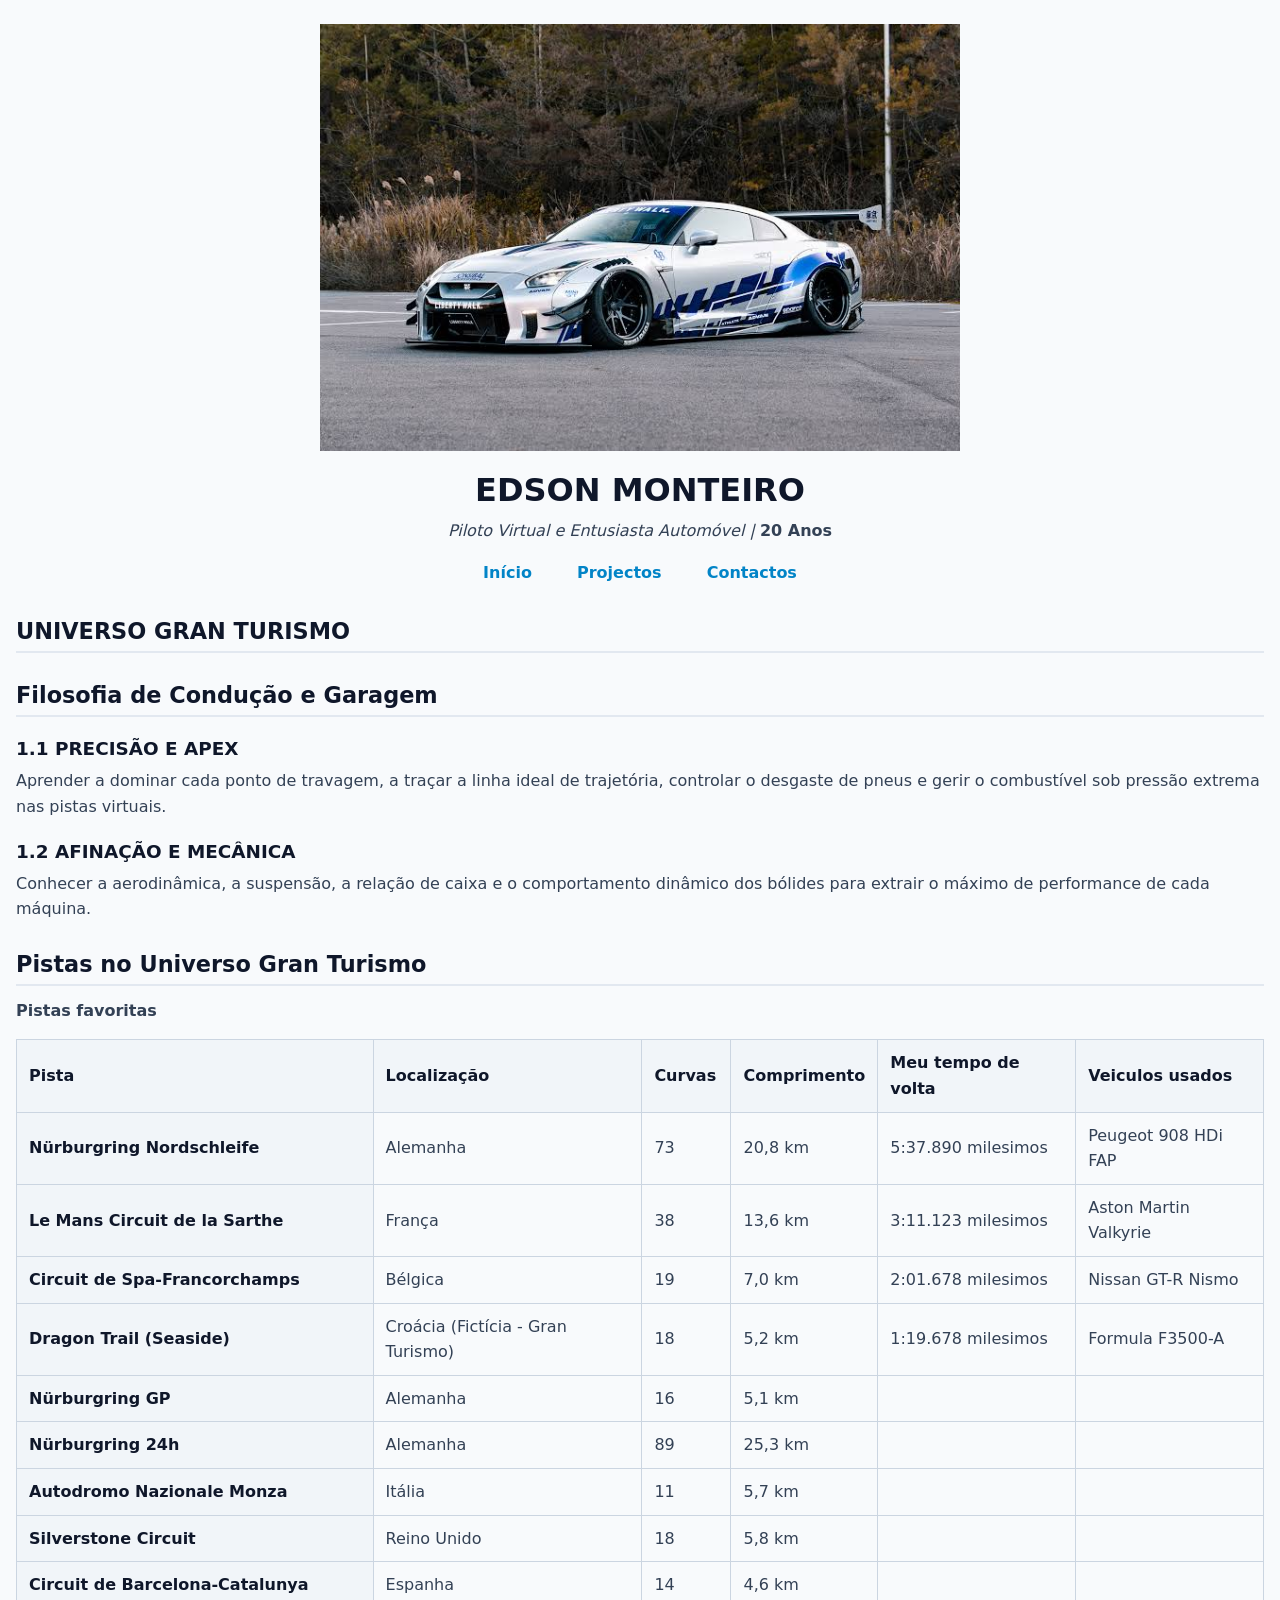
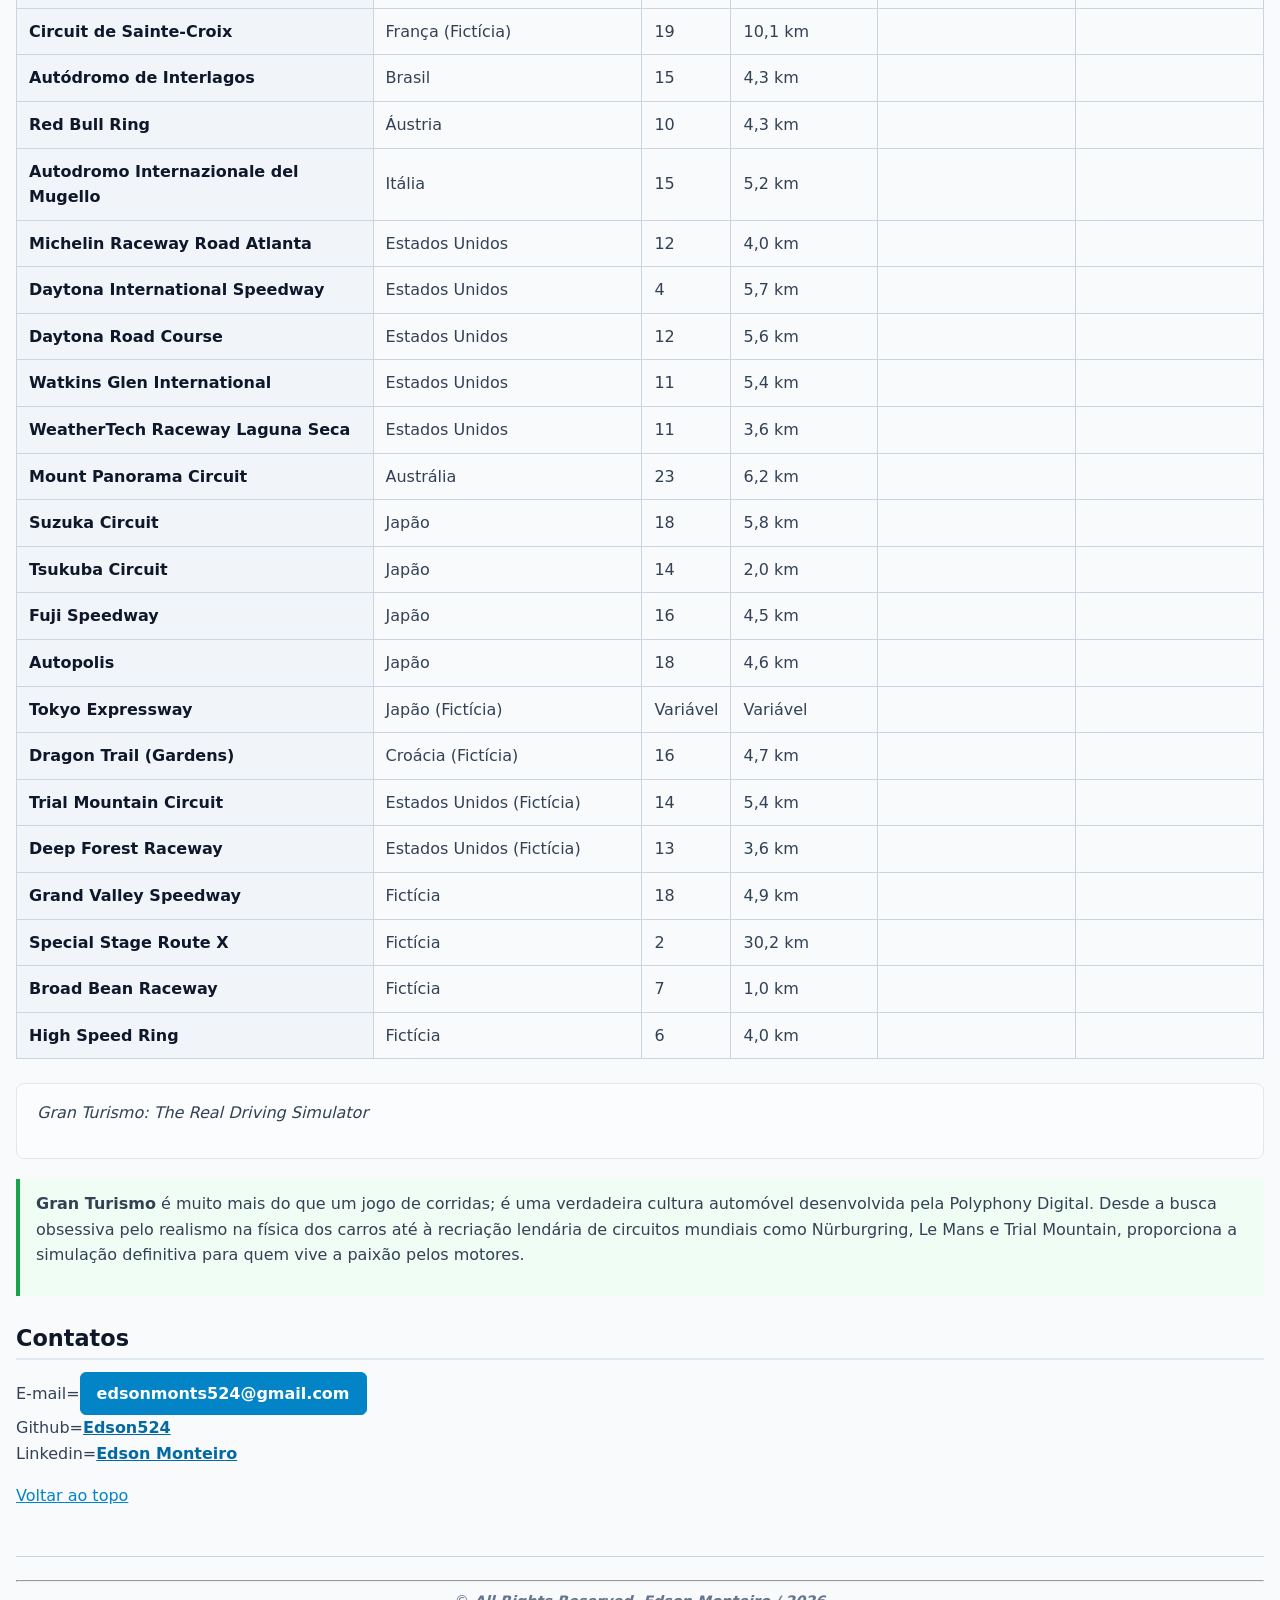
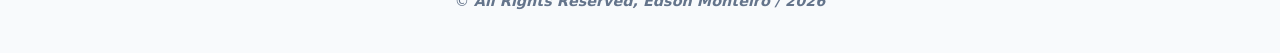
==== index.html @ c432f15b "metade" ====
<!DOCTYPE html>
<html lang="pt-PT">
    <head>
        <meta charset="UTF-8">
        <meta
            name="description"
            content="Portefolio pessoal de Edson Monteiro, piloto virtual e entusiasta automóvel. Descubra os projectos, contactos e a paixão pelo universo Gran Turismo.">
        <meta name="author" content="Edson Monteiro">
        <meta name="keywords" content="Edson Monteiro, Portefolio, Piloto Virtual, Entusiasta Automóvel, Gran Turismo, Projectos, Contactos">
        <link rel="stylesheet" href="CSS/style.css">
        <title>Edson Monteiro | Gran Turismo</title> 
        <link rel="icon" type="image/svg+xml" href="img/favicon.svg">
    </head>

    <body>
<!-- Cabeçalho do site -->
        <header id="topo">
            <img
                src="img/gtr_35.jpg"
                alt="GTR-35"
                width="640"
                height="430" 
            />
<!-- Sobre Min -->
            <h1>EDSON MONTEIRO</h1>
            <p><i>Piloto Virtual e Entusiasta Automóvel | </i><strong>20 Anos</strong></p>
            <nav>
                <ul>
                    <li><a href="index.html">Início</a></li>
                    <li><a href="projetos.html">Projectos</a></li>
                    <li><a href="contatos.html">Contactos</a></li>
                </ul>
            </nav>
        </header>

<!-- Corpo principal do site -->
        <main>
            <section>
                <h2>UNIVERSO GRAN TURISMO</h2>
                
                <h2>Filosofia de Condução e Garagem</h2>
                    <h3>1.1 PRECISÃO E APEX</h3>
                        <p>
                            Aprender a dominar cada ponto de travagem, a traçar a linha ideal de trajetória, controlar o desgaste de pneus e gerir o combustível sob pressão extrema nas pistas virtuais.
                        </p>
                    <h3>1.2 AFINAÇÃO E MECÂNICA</h3>
                        <p>
                            Conhecer a aerodinâmica, a suspensão, a relação de caixa e o comportamento dinâmico dos bólides para extrair o máximo de performance de cada máquina.
                        </p>
            </section>
            <section>
                <h2>Pistas no Universo Gran Turismo</h2>
                <caption><strong>Pistas favoritas</strong></caption>
                <table>
                    <thead>
                        <tr>
                            <th scope="col">Pista</th>
                            <th scope="col">Localização</th>
                            <th scope="col">Curvas</th>
                            <th scope="col">Comprimento</th>
                            <th scope="col">Meu tempo de volta</th>
                            <th scope="col">Veiculos usados</th>
                        </tr>
                    </thead>
                    <tbody>
                        <tr>
                            <th scope="row">Nürburgring Nordschleife</th>
                            <td>Alemanha</td>
                            <td>73</td>
                            <td>20,8 km</td>
                            <td>5:37.890 milesimos</td>
                            <td>Peugeot 908 HDi FAP</td>
                        </tr>
                        <tr>
                            <th scope="row">Le Mans Circuit de la Sarthe</th>
                            <td>França</td>
                            <td>38</td>
                            <td>13,6 km</td>
                            <td>3:11.123 milesimos</td>
                            <td>Aston Martin Valkyrie</td>
                        </tr>
                        <tr>
                            <th scope="row">Circuit de Spa-Francorchamps</th>
                            <td>Bélgica</td>
                            <td>19</td>
                            <td>7,0 km</td>
                            <td>2:01.678 milesimos</td>
                            <td>Nissan GT-R Nismo</td>
                        </tr>
                        <tr>
                            <th scope="row">Dragon Trail (Seaside)</th>
                            <td>Croácia (Fictícia - Gran Turismo)</td>
                            <td>18</td>
                            <td>5,2 km</td>
                            <td>1:19.678 milesimos</td>
                            <td>Formula F3500-A</td>
                        </tr>
                        <tr>
                            <th scope="row">Nürburgring GP</th>
                            <td>Alemanha</td>
                            <td>16</td>
                            <td>5,1 km</td>
                            <td></td>
                            <td></td>
                        </tr>
                        <tr>
                            <th scope="row">Nürburgring 24h</th>
                            <td>Alemanha</td>
                            <td>89</td>
                            <td>25,3 km</td>
                            <td></td>
                            <td></td>
                        </tr>
                        <tr>
                            <th scope="row">Autodromo Nazionale Monza</th>
                            <td>Itália</td>
                            <td>11</td>
                            <td>5,7 km</td>
                            <td></td>
                            <td></td>
                        </tr>
                        <tr>
                            <th scope="row">Silverstone Circuit</th>
                            <td>Reino Unido</td>
                            <td>18</td>
                            <td>5,8 km</td>
                            <td></td>
                            <td></td>
                        </tr>
                        <tr>
                            <th scope="row">Circuit de Barcelona-Catalunya</th>
                            <td>Espanha</td>
                            <td>14</td>
                            <td>4,6 km</td>
                            <td></td>
                            <td></td>
                        </tr>
                        <tr>
                            <th scope="row">Circuit de Sainte-Croix</th>
                            <td>França (Fictícia)</td>
                            <td>19</td>
                            <td>10,1 km</td>
                            <td></td>
                            <td></td>
                        </tr>
                        <tr>
                            <th scope="row">Autódromo de Interlagos</th>
                            <td>Brasil</td>
                            <td>15</td>
                            <td>4,3 km</td>
                            <td></td>
                            <td></td>
                        </tr>
                        <tr>
                            <th scope="row">Red Bull Ring</th>
                            <td>Áustria</td>
                            <td>10</td>
                            <td>4,3 km</td>
                            <td></td>
                            <td></td>
                        </tr>
                        <tr>
                            <th scope="row">Autodromo Internazionale del Mugello</th>
                            <td>Itália</td>
                            <td>15</td>
                            <td>5,2 km</td>
                            <td></td>
                            <td></td>
                        </tr>
                        <tr>
                            <th scope="row">Michelin Raceway Road Atlanta</th>
                            <td>Estados Unidos</td>
                            <td>12</td>
                            <td>4,0 km</td>
                            <td></td>
                            <td></td>
                        </tr>
                        <tr>
                            <th scope="row">Daytona International Speedway</th>
                            <td>Estados Unidos</td>
                            <td>4</td>
                            <td>5,7 km</td>
                            <td></td>
                            <td></td>
                        </tr>
                        <tr>
                            <th scope="row">Daytona Road Course</th>
                            <td>Estados Unidos</td>
                            <td>12</td>
                            <td>5,6 km</td>
                            <td></td>
                            <td></td>
                        </tr>
                        <tr>
                            <th scope="row">Watkins Glen International</th>
                            <td>Estados Unidos</td>
                            <td>11</td>
                            <td>5,4 km</td>
                            <td></td>
                            <td></td>
                        </tr>
                        <tr>
                            <th scope="row">WeatherTech Raceway Laguna Seca</th>
                            <td>Estados Unidos</td>
                            <td>11</td>
                            <td>3,6 km</td>
                            <td></td>
                            <td></td>
                        </tr>
                        <tr>
                            <th scope="row">Mount Panorama Circuit</th>
                            <td>Austrália</td>
                            <td>23</td>
                            <td>6,2 km</td>
                            <td></td>
                            <td></td>
                        </tr>
                        <tr>
                            <th scope="row">Suzuka Circuit</th>
                            <td>Japão</td>
                            <td>18</td>
                            <td>5,8 km</td>
                            <td></td>
                            <td></td>
                        </tr>
                        <tr>
                            <th scope="row">Tsukuba Circuit</th>
                            <td>Japão</td>
                            <td>14</td>
                            <td>2,0 km</td>
                            <td></td>
                            <td></td>
                        </tr>
                        <tr>
                            <th scope="row">Fuji Speedway</th>
                            <td>Japão</td>
                            <td>16</td>
                            <td>4,5 km</td>
                            <td></td>
                            <td></td>
                        </tr>
                        <tr>
                            <th scope="row">Autopolis</th>
                            <td>Japão</td>
                            <td>18</td>
                            <td>4,6 km</td>
                            <td></td>
                            <td></td>
                        </tr>
                        <tr>
                            <th scope="row">Tokyo Expressway</th>
                            <td>Japão (Fictícia)</td>
                            <td>Variável</td>
                            <td>Variável</td>
                            <td></td>
                            <td></td>
                        </tr>
                        <tr>
                            <th scope="row">Dragon Trail (Gardens)</th>
                            <td>Croácia (Fictícia)</td>
                            <td>16</td>
                            <td>4,7 km</td>
                            <td></td>
                            <td></td>
                        </tr>
                        <tr>
                            <th scope="row">Trial Mountain Circuit</th>
                            <td>Estados Unidos (Fictícia)</td>
                            <td>14</td>
                            <td>5,4 km</td>
                            <td></td>
                            <td></td>
                        </tr>
                        <tr>
                            <th scope="row">Deep Forest Raceway</th>
                            <td>Estados Unidos (Fictícia)</td>
                            <td>13</td>
                            <td>3,6 km</td>
                            <td></td>
                            <td></td>
                        </tr>
                        <tr>
                            <th scope="row">Grand Valley Speedway</th>
                            <td>Fictícia</td>
                            <td>18</td>
                            <td>4,9 km</td>
                            <td></td>
                            <td></td>
                        </tr>
                        <tr>
                            <th scope="row">Special Stage Route X</th>
                            <td>Fictícia</td>
                            <td>2</td>
                            <td>30,2 km</td>
                            <td></td>
                            <td></td>
                        </tr>
                        <tr>
                            <th scope="row">Broad Bean Raceway</th>
                            <td>Fictícia</td>
                            <td>7</td>
                            <td>1,0 km</td>
                            <td></td>
                            <td></td>
                        </tr>
                        <tr>
                            <th scope="row">High Speed Ring</th>
                            <td>Fictícia</td>
                            <td>6</td>
                            <td>4,0 km</td>
                            <td></td>
                            <td></td>
                        </tr>
                    </tbody>
                </table>
            </section>

            <section>
                <article class="cartao">
                    <blockquote>
                        <p>Gran Turismo: The Real Driving Simulator</p>
                    </blockquote>
                </article>
                <aside class="curiosidade">
                    <p><strong>Gran Turismo</strong> é muito mais do que um jogo de corridas; é uma verdadeira cultura automóvel desenvolvida pela Polyphony Digital. Desde a busca obsessiva pelo realismo na física dos carros até à recriação lendária de circuitos mundiais como Nürburgring, Le Mans e Trial Mountain, proporciona a simulação definitiva para quem vive a paixão pelos motores.</p>
                </aside>
            </section>

<!-- Contatos -->
            <section>
                <h2>Contatos</h2>
                    <p>
                        E-mail=<a href="mailto:edsonmonts524@gmail.com" target="_blank" class="botao">edsonmonts524@gmail.com</a><br>
                        Github=<a href="https://github.com/Edson524" target="_blank" class="destaque">Edson524</a><br>
                        Linkedin=<a href="https://www.linkedin.com/in/edson-monteiro" target="_blank" class="destaque">Edson Monteiro</a><br>
                    </p>
            </section>
            <!--botao de voltar ao topo Voltar ao topo -->
            <a href="#topo">Voltar ao topo</a>
        </main>
<!-- Rodapé -->
        <footer>
            <hr/>
            <p>&copy; <i><strong>All Rights Reserved, Edson Monteiro / 2026</strong></i></p>
        </footer>
<!-- suuuuuuuuuuuuuuuuuuuuuuuuuuuuuuuuuuuuuuuuuuuuuu eu sou o melhor posso nao ser mas na minha cabessa sou o melhor --> 
    </body>
</html>
---- CSS/style.css ----
/* ==========================================================================
   Portefólio Pessoal —- Edson Monteiro
   Folha de Estilos Principal
   ========================================================================== */
body {
  font-family: system-ui, -apple-system, "Segoe UI", Roboto, sans-serif;
  line-height: 1.6;
  color: #334155;
  background-color: #f8fafc;
  margin: 0;
  padding: 24px 16px;
} 
h1 {
  font-size: 2rem;
  margin-top: 12px;
  margin-bottom: 8px;
}

h2 {
  font-size: 1.4rem;
  margin-top: 28px;
  margin-bottom: 12px;
  border-bottom: 2px solid #e2e8f0;
  padding-bottom: 6px;
}

h3 {
  font-size: 1.15rem;
  margin-top: 20px;
  margin-bottom: 8px;
}  
h1,
h2,
h3 {
  color: #0f172a;
  line-height: 1.25;
} 

p{
  margin-top: 0;
  margin-bottom: 16px;
}

a {
  color: #0284c7;
  text-decoration: underline;
}

img {
  max-width: 100%;
  height: auto;
}

header {
  text-align: center;
  margin-bottom: 32px;
}

footer {
  text-align: center;
  margin-top: 48px;
  padding-top: 16px;
  border-top: 1px solid #cbd5e1;
  color: #64748b;
  font-size: 0.9rem;
}
table {
  width: 100%;
  border-collapse: collapse;
  margin-top: 16px;
  margin-bottom: 24px;
}

th,
td {
  border: 1px solid #cbd5e1;
  padding: 10px 12px;
  text-align: left;
}

th {
  background-color: #f1f5f9;
  color: #0f172a;
}
/* --------------------------------------------------------------------------
   3. Seletores de Classe (Componentes Reutilizáveis)
   -------------------------------------------------------------------------- */
/* Cartões destacados (projetos e testemunhos), o . significa classes */
.cartao {
  background-color: #ffffff88;
  border: 1px solid #e2e8f0;
  border-radius: 8px;
  padding: 16px 20px;
  margin-bottom: 20px;
}
/* Caixas de curiosidade e notas informativas */
.curiosidade {
  background-color: #f0fdf4;
  border-left: 4px solid #16a34a;
  padding: 12px 16px;
  margin: 20px 0; /*Uma barra verde viva na lateral esquerda, que guia imediatamente o olhar do leitor.*/
}
/* Botões de ação */
.botao {
  display: inline-block;
  background-color: #0284c7;
  color: #ffffff;
  padding: 8px 16px;
  border: 1px solid #0284c7;
  border-radius: 6px;
  text-decoration: none;
  font-weight: 600;
  cursor: pointer;
}

.botao-secundario {
  background-color: #64748b;
  border-color: #64748b;
  color: #ffffff;
}

.destaque {
  font-weight: 600;
  color: #0369a1;
}
/* --------------------------------------------------------------------------
   4. Seletores de Identificador (Elementos Únicos)
   -------------------------------------------------------------------------- */

#formulario-contacto {
  background-color: #ffffff;
  border: 1px solid #cbd5e1;
  border-radius: 8px;
  padding: 24px;
  margin-top: 24px;
}
nav a {
  text-decoration: none;
  color: #0284c7;
  font-weight: 600;
  padding: 6px 12px;
}/*O que significa `nav a` com espaço?
- Significa: *"Procura qualquer elemento `<a>` que esteja **dentro** de um elemento `<nav>`"*.
- Todos os outros links fora da barra de navegação continuam normais, com o sublinhado habitual.*/
/* --------------------------------------------------------------------------
   2. Seletores Descendentes (Contexto)
   -------------------------------------------------------------------------- */

/* Menu de navegação */
nav ul {
  list-style: none;
  padding: 0;
  margin: 16px 0 0 0;
}

nav li {
  display: inline-block;
  margin: 0 8px;
}

nav a {
  text-decoration: none;
  color: #0284c7;
  font-weight: 600;
  padding: 6px 12px;
}
article blockquote {
  margin: 0 0 8px 0;
  font-style: italic;
  color: #334155;
}
a:hover
{
 color: red;
}
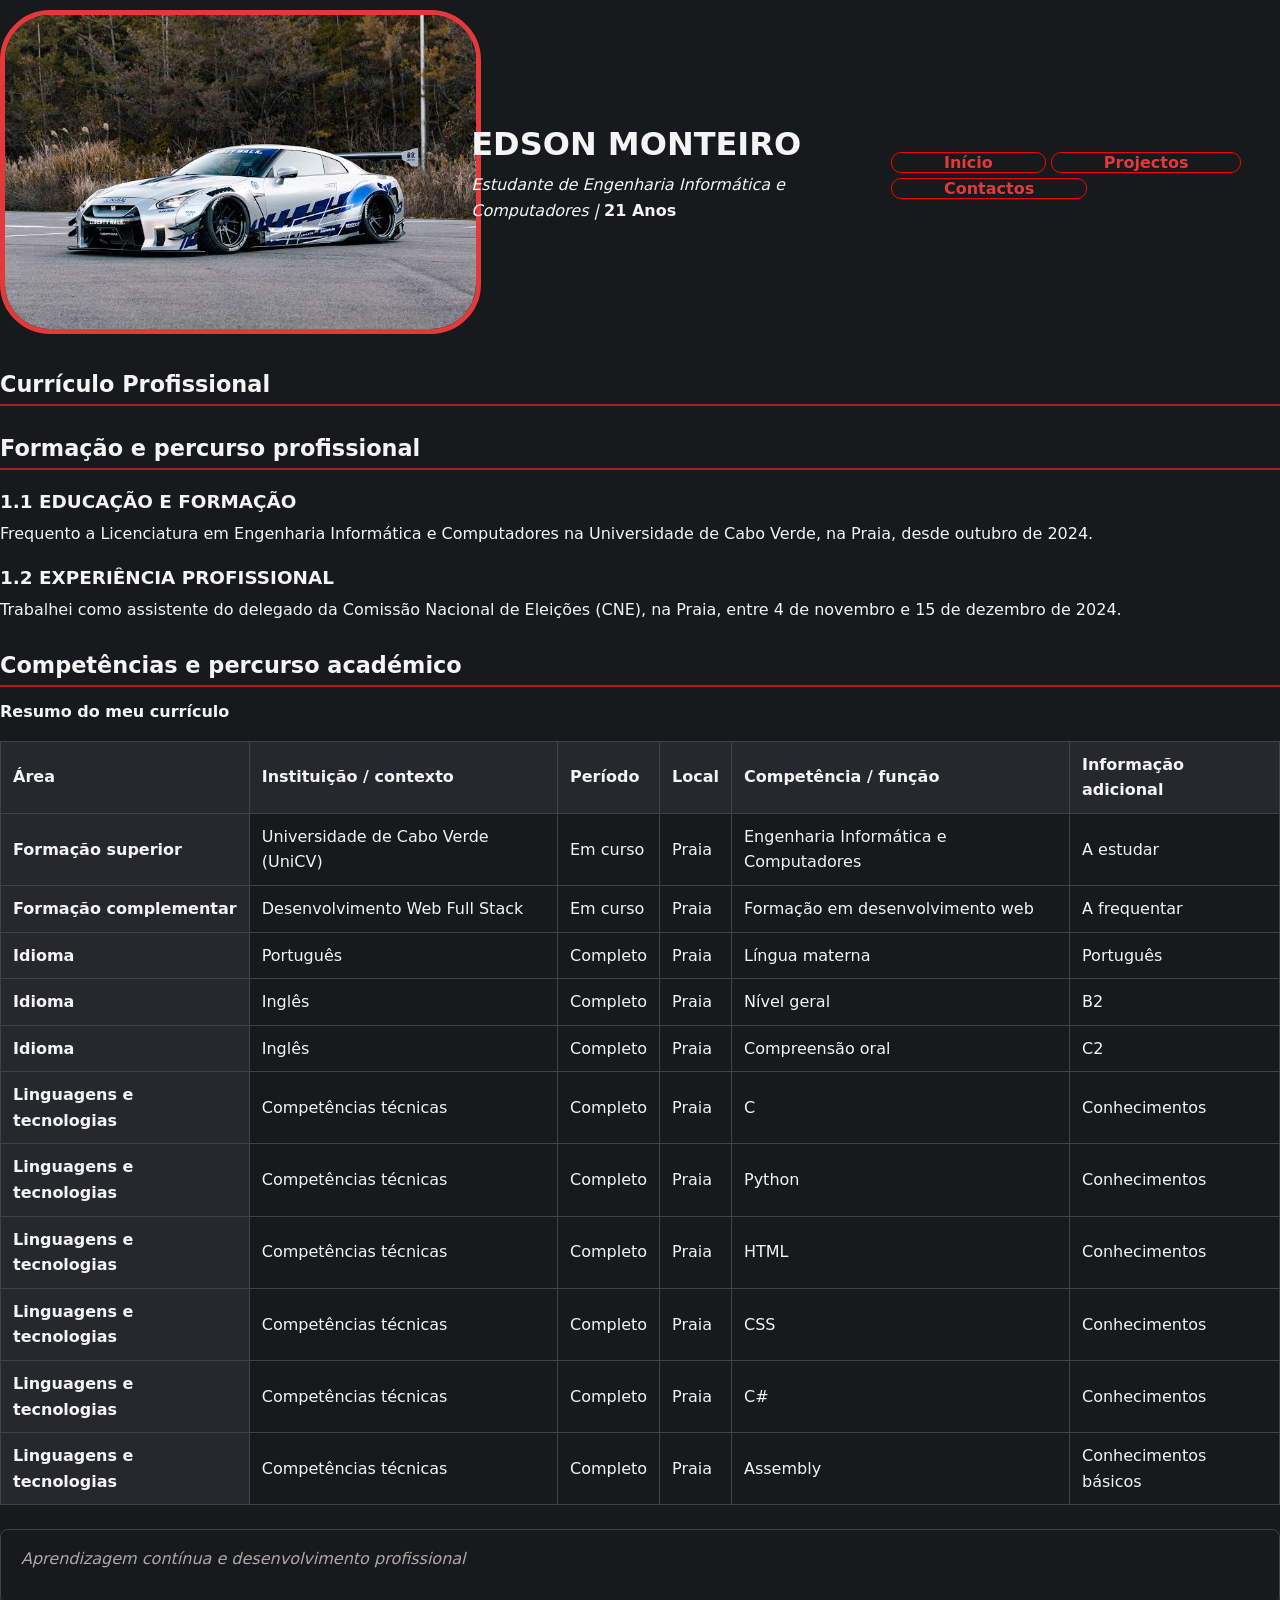
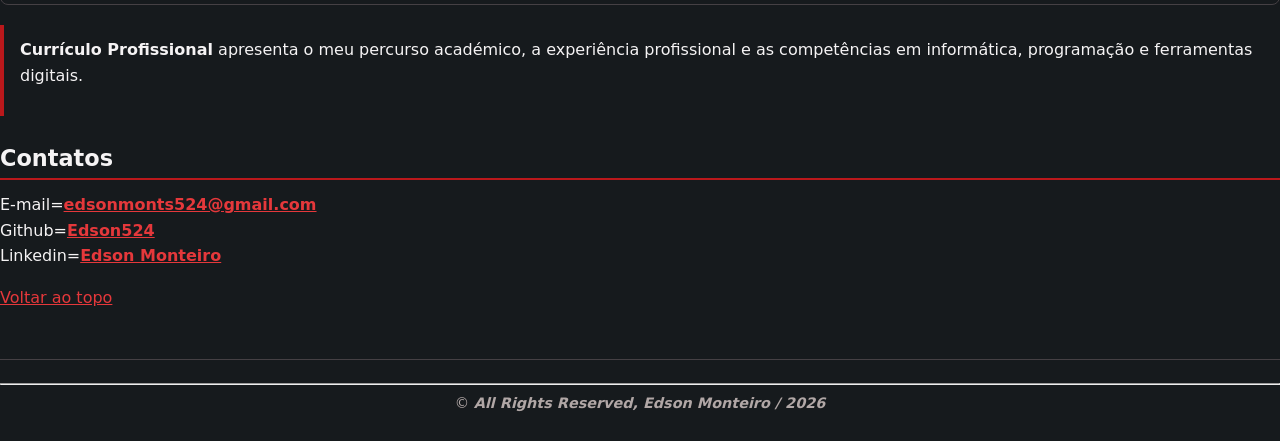
==== commit 541c0c39: "aula css 2 bom cuza hoje" ====
--- a/index.html
+++ b/index.html
@@ -1,348 +1,225 @@
-<!DOCTYPE html>
+<!doctype html>
 <html lang="pt-PT">
-    <head>
-        <meta charset="UTF-8">
-        <meta
-            name="description"
-            content="Portefolio pessoal de Edson Monteiro, piloto virtual e entusiasta automóvel. Descubra os projectos, contactos e a paixão pelo universo Gran Turismo.">
-        <meta name="author" content="Edson Monteiro">
-        <meta name="keywords" content="Edson Monteiro, Portefolio, Piloto Virtual, Entusiasta Automóvel, Gran Turismo, Projectos, Contactos">
-        <link rel="stylesheet" href="CSS/style.css">
-        <title>Edson Monteiro | Gran Turismo</title> 
-        <link rel="icon" type="image/svg+xml" href="img/favicon.svg">
-    </head>
-
-    <body>
-<!-- Cabeçalho do site -->
-        <header id="topo">
-            <img
-                src="img/gtr_35.jpg"
-                alt="GTR-35"
-                width="640"
-                height="430" 
-            />
-<!-- Sobre Min -->
-            <h1>EDSON MONTEIRO</h1>
-            <p><i>Piloto Virtual e Entusiasta Automóvel | </i><strong>20 Anos</strong></p>
-            <nav>
-                <ul>
-                    <li><a href="index.html">Início</a></li>
-                    <li><a href="projetos.html">Projectos</a></li>
-                    <li><a href="contatos.html">Contactos</a></li>
-                </ul>
-            </nav>
-        </header>
-
-<!-- Corpo principal do site -->
-        <main>
-            <section>
-                <h2>UNIVERSO GRAN TURISMO</h2>
-                
-                <h2>Filosofia de Condução e Garagem</h2>
-                    <h3>1.1 PRECISÃO E APEX</h3>
-                        <p>
-                            Aprender a dominar cada ponto de travagem, a traçar a linha ideal de trajetória, controlar o desgaste de pneus e gerir o combustível sob pressão extrema nas pistas virtuais.
-                        </p>
-                    <h3>1.2 AFINAÇÃO E MECÂNICA</h3>
-                        <p>
-                            Conhecer a aerodinâmica, a suspensão, a relação de caixa e o comportamento dinâmico dos bólides para extrair o máximo de performance de cada máquina.
-                        </p>
-            </section>
-            <section>
-                <h2>Pistas no Universo Gran Turismo</h2>
-                <caption><strong>Pistas favoritas</strong></caption>
-                <table>
-                    <thead>
-                        <tr>
-                            <th scope="col">Pista</th>
-                            <th scope="col">Localização</th>
-                            <th scope="col">Curvas</th>
-                            <th scope="col">Comprimento</th>
-                            <th scope="col">Meu tempo de volta</th>
-                            <th scope="col">Veiculos usados</th>
-                        </tr>
-                    </thead>
-                    <tbody>
-                        <tr>
-                            <th scope="row">Nürburgring Nordschleife</th>
-                            <td>Alemanha</td>
-                            <td>73</td>
-                            <td>20,8 km</td>
-                            <td>5:37.890 milesimos</td>
-                            <td>Peugeot 908 HDi FAP</td>
-                        </tr>
-                        <tr>
-                            <th scope="row">Le Mans Circuit de la Sarthe</th>
-                            <td>França</td>
-                            <td>38</td>
-                            <td>13,6 km</td>
-                            <td>3:11.123 milesimos</td>
-                            <td>Aston Martin Valkyrie</td>
-                        </tr>
-                        <tr>
-                            <th scope="row">Circuit de Spa-Francorchamps</th>
-                            <td>Bélgica</td>
-                            <td>19</td>
-                            <td>7,0 km</td>
-                            <td>2:01.678 milesimos</td>
-                            <td>Nissan GT-R Nismo</td>
-                        </tr>
-                        <tr>
-                            <th scope="row">Dragon Trail (Seaside)</th>
-                            <td>Croácia (Fictícia - Gran Turismo)</td>
-                            <td>18</td>
-                            <td>5,2 km</td>
-                            <td>1:19.678 milesimos</td>
-                            <td>Formula F3500-A</td>
-                        </tr>
-                        <tr>
-                            <th scope="row">Nürburgring GP</th>
-                            <td>Alemanha</td>
-                            <td>16</td>
-                            <td>5,1 km</td>
-                            <td></td>
-                            <td></td>
-                        </tr>
-                        <tr>
-                            <th scope="row">Nürburgring 24h</th>
-                            <td>Alemanha</td>
-                            <td>89</td>
-                            <td>25,3 km</td>
-                            <td></td>
-                            <td></td>
-                        </tr>
-                        <tr>
-                            <th scope="row">Autodromo Nazionale Monza</th>
-                            <td>Itália</td>
-                            <td>11</td>
-                            <td>5,7 km</td>
-                            <td></td>
-                            <td></td>
-                        </tr>
-                        <tr>
-                            <th scope="row">Silverstone Circuit</th>
-                            <td>Reino Unido</td>
-                            <td>18</td>
-                            <td>5,8 km</td>
-                            <td></td>
-                            <td></td>
-                        </tr>
-                        <tr>
-                            <th scope="row">Circuit de Barcelona-Catalunya</th>
-                            <td>Espanha</td>
-                            <td>14</td>
-                            <td>4,6 km</td>
-                            <td></td>
-                            <td></td>
-                        </tr>
-                        <tr>
-                            <th scope="row">Circuit de Sainte-Croix</th>
-                            <td>França (Fictícia)</td>
-                            <td>19</td>
-                            <td>10,1 km</td>
-                            <td></td>
-                            <td></td>
-                        </tr>
-                        <tr>
-                            <th scope="row">Autódromo de Interlagos</th>
-                            <td>Brasil</td>
-                            <td>15</td>
-                            <td>4,3 km</td>
-                            <td></td>
-                            <td></td>
-                        </tr>
-                        <tr>
-                            <th scope="row">Red Bull Ring</th>
-                            <td>Áustria</td>
-                            <td>10</td>
-                            <td>4,3 km</td>
-                            <td></td>
-                            <td></td>
-                        </tr>
-                        <tr>
-                            <th scope="row">Autodromo Internazionale del Mugello</th>
-                            <td>Itália</td>
-                            <td>15</td>
-                            <td>5,2 km</td>
-                            <td></td>
-                            <td></td>
-                        </tr>
-                        <tr>
-                            <th scope="row">Michelin Raceway Road Atlanta</th>
-                            <td>Estados Unidos</td>
-                            <td>12</td>
-                            <td>4,0 km</td>
-                            <td></td>
-                            <td></td>
-                        </tr>
-                        <tr>
-                            <th scope="row">Daytona International Speedway</th>
-                            <td>Estados Unidos</td>
-                            <td>4</td>
-                            <td>5,7 km</td>
-                            <td></td>
-                            <td></td>
-                        </tr>
-                        <tr>
-                            <th scope="row">Daytona Road Course</th>
-                            <td>Estados Unidos</td>
-                            <td>12</td>
-                            <td>5,6 km</td>
-                            <td></td>
-                            <td></td>
-                        </tr>
-                        <tr>
-                            <th scope="row">Watkins Glen International</th>
-                            <td>Estados Unidos</td>
-                            <td>11</td>
-                            <td>5,4 km</td>
-                            <td></td>
-                            <td></td>
-                        </tr>
-                        <tr>
-                            <th scope="row">WeatherTech Raceway Laguna Seca</th>
-                            <td>Estados Unidos</td>
-                            <td>11</td>
-                            <td>3,6 km</td>
-                            <td></td>
-                            <td></td>
-                        </tr>
-                        <tr>
-                            <th scope="row">Mount Panorama Circuit</th>
-                            <td>Austrália</td>
-                            <td>23</td>
-                            <td>6,2 km</td>
-                            <td></td>
-                            <td></td>
-                        </tr>
-                        <tr>
-                            <th scope="row">Suzuka Circuit</th>
-                            <td>Japão</td>
-                            <td>18</td>
-                            <td>5,8 km</td>
-                            <td></td>
-                            <td></td>
-                        </tr>
-                        <tr>
-                            <th scope="row">Tsukuba Circuit</th>
-                            <td>Japão</td>
-                            <td>14</td>
-                            <td>2,0 km</td>
-                            <td></td>
-                            <td></td>
-                        </tr>
-                        <tr>
-                            <th scope="row">Fuji Speedway</th>
-                            <td>Japão</td>
-                            <td>16</td>
-                            <td>4,5 km</td>
-                            <td></td>
-                            <td></td>
-                        </tr>
-                        <tr>
-                            <th scope="row">Autopolis</th>
-                            <td>Japão</td>
-                            <td>18</td>
-                            <td>4,6 km</td>
-                            <td></td>
-                            <td></td>
-                        </tr>
-                        <tr>
-                            <th scope="row">Tokyo Expressway</th>
-                            <td>Japão (Fictícia)</td>
-                            <td>Variável</td>
-                            <td>Variável</td>
-                            <td></td>
-                            <td></td>
-                        </tr>
-                        <tr>
-                            <th scope="row">Dragon Trail (Gardens)</th>
-                            <td>Croácia (Fictícia)</td>
-                            <td>16</td>
-                            <td>4,7 km</td>
-                            <td></td>
-                            <td></td>
-                        </tr>
-                        <tr>
-                            <th scope="row">Trial Mountain Circuit</th>
-                            <td>Estados Unidos (Fictícia)</td>
-                            <td>14</td>
-                            <td>5,4 km</td>
-                            <td></td>
-                            <td></td>
-                        </tr>
-                        <tr>
-                            <th scope="row">Deep Forest Raceway</th>
-                            <td>Estados Unidos (Fictícia)</td>
-                            <td>13</td>
-                            <td>3,6 km</td>
-                            <td></td>
-                            <td></td>
-                        </tr>
-                        <tr>
-                            <th scope="row">Grand Valley Speedway</th>
-                            <td>Fictícia</td>
-                            <td>18</td>
-                            <td>4,9 km</td>
-                            <td></td>
-                            <td></td>
-                        </tr>
-                        <tr>
-                            <th scope="row">Special Stage Route X</th>
-                            <td>Fictícia</td>
-                            <td>2</td>
-                            <td>30,2 km</td>
-                            <td></td>
-                            <td></td>
-                        </tr>
-                        <tr>
-                            <th scope="row">Broad Bean Raceway</th>
-                            <td>Fictícia</td>
-                            <td>7</td>
-                            <td>1,0 km</td>
-                            <td></td>
-                            <td></td>
-                        </tr>
-                        <tr>
-                            <th scope="row">High Speed Ring</th>
-                            <td>Fictícia</td>
-                            <td>6</td>
-                            <td>4,0 km</td>
-                            <td></td>
-                            <td></td>
-                        </tr>
-                    </tbody>
-                </table>
-            </section>
-
-            <section>
-                <article class="cartao">
-                    <blockquote>
-                        <p>Gran Turismo: The Real Driving Simulator</p>
-                    </blockquote>
-                </article>
-                <aside class="curiosidade">
-                    <p><strong>Gran Turismo</strong> é muito mais do que um jogo de corridas; é uma verdadeira cultura automóvel desenvolvida pela Polyphony Digital. Desde a busca obsessiva pelo realismo na física dos carros até à recriação lendária de circuitos mundiais como Nürburgring, Le Mans e Trial Mountain, proporciona a simulação definitiva para quem vive a paixão pelos motores.</p>
-                </aside>
-            </section>
-
-<!-- Contatos -->
-            <section>
-                <h2>Contatos</h2>
-                    <p>
-                        E-mail=<a href="mailto:edsonmonts524@gmail.com" target="_blank" class="botao">edsonmonts524@gmail.com</a><br>
-                        Github=<a href="https://github.com/Edson524" target="_blank" class="destaque">Edson524</a><br>
-                        Linkedin=<a href="https://www.linkedin.com/in/edson-monteiro" target="_blank" class="destaque">Edson Monteiro</a><br>
-                    </p>
-            </section>
-            <!--botao de voltar ao topo Voltar ao topo -->
-            <a href="#topo">Voltar ao topo</a>
-        </main>
-<!-- Rodapé -->
-        <footer>
-            <hr/>
-            <p>&copy; <i><strong>All Rights Reserved, Edson Monteiro / 2026</strong></i></p>
-        </footer>
-<!-- suuuuuuuuuuuuuuuuuuuuuuuuuuuuuuuuuuuuuuuuuuuuuu eu sou o melhor posso nao ser mas na minha cabessa sou o melhor --> 
-    </body>
-</html>+  <head>
+    <meta charset="UTF-8" />
+    <meta
+      name="description"
+      content="Portefolio pessoal de Edson Monteiro, estudante de Engenharia Informática e Computadores. Descubra os projectos, contactos e a paixão pelo universo Currículo Profissional."
+    />
+    <meta name="author" content="Edson Monteiro" />
+    <meta
+      name="keywords"
+      content="Edson Monteiro, Portefolio, Engenharia Informática, Programação, Currículo Profissional, Projectos, Contactos"
+    />
+    <link rel="stylesheet" href="CSS/style.css" />
+    <title>Edson Monteiro | Currículo Profissional</title>
+    <link rel="icon" type="image/svg+xml" href="img/favicon.svg" />
+  </head>
+
+  <body>
+    <!-- Cabeçalho do site -->
+    <header id="topo">
+      <div class="imagen">
+        <img
+          src="img/gtr_35.jpg"
+          alt="Imagem de apresentação"
+          width="640"
+          height="430"
+        />
+      </div>
+      <!-- Sobre Min -->
+      <div class="titulos">
+        <h1>EDSON MONTEIRO</h1>
+        <p>
+          <i>Estudante de Engenharia Informática e Computadores | </i
+          ><strong>21 Anos</strong>
+        </p>
+      </div>
+      <nav class="linkmain">
+        <ul>
+          <li><a href="index.html">Início</a></li>
+          <li><a href="projetos.html">Projectos</a></li>
+          <li><a href="contatos.html">Contactos</a></li>
+        </ul>
+      </nav>
+    </header>
+
+    <!-- Corpo principal do site -->
+    <main>
+      <section>
+        <h2>Currículo Profissional</h2>
+
+        <h2>Formação e percurso profissional</h2>
+        <h3>1.1 EDUCAÇÃO E FORMAÇÃO</h3>
+        <p>
+          Frequento a Licenciatura em Engenharia Informática e Computadores na
+          Universidade de Cabo Verde, na Praia, desde outubro de 2024.
+        </p>
+        <h3>1.2 EXPERIÊNCIA PROFISSIONAL</h3>
+        <p>
+          Trabalhei como assistente do delegado da Comissão Nacional de Eleições
+          (CNE), na Praia, entre 4 de novembro e 15 de dezembro de 2024.
+        </p>
+      </section>
+      <section>
+        <h2>Competências e percurso académico</h2>
+        <caption>
+          <strong>Resumo do meu currículo</strong>
+        </caption>
+        <table>
+          <thead>
+            <tr>
+              <th scope="col">Área</th>
+              <th scope="col">Instituição / contexto</th>
+              <th scope="col">Período</th>
+              <th scope="col">Local</th>
+              <th scope="col">Competência / função</th>
+              <th scope="col">Informação adicional</th>
+            </tr>
+          </thead>
+          <tbody>
+            <tr>
+              <th scope="row">Formação superior</th>
+              <td>Universidade de Cabo Verde (UniCV)</td>
+              <td>Em curso</td>
+              <td>Praia</td>
+              <td>Engenharia Informática e Computadores</td>
+              <td>A estudar</td>
+            </tr>
+            <tr>
+              <th scope="row">Formação complementar</th>
+              <td>Desenvolvimento Web Full Stack</td>
+              <td>Em curso</td>
+              <td>Praia</td>
+              <td>Formação em desenvolvimento web</td>
+              <td>A frequentar</td>
+            </tr>
+            <tr>
+              <th scope="row">Idioma</th>
+              <td>Português</td>
+              <td>Completo</td>
+              <td>Praia</td>
+              <td>Língua materna</td>
+              <td>Português</td>
+            </tr>
+            <tr>
+              <th scope="row">Idioma</th>
+              <td>Inglês</td>
+              <td>Completo</td>
+              <td>Praia</td>
+              <td>Nível geral</td>
+              <td>B2</td>
+            </tr>
+            <tr>
+              <th scope="row">Idioma</th>
+              <td>Inglês</td>
+              <td>Completo</td>
+              <td>Praia</td>
+              <td>Compreensão oral</td>
+              <td>C2</td>
+            </tr>
+            <tr>
+              <th scope="row">Linguagens e tecnologias</th>
+              <td>Competências técnicas</td>
+              <td>Completo</td>
+              <td>Praia</td>
+              <td>C</td>
+              <td>Conhecimentos</td>
+            </tr>
+            <tr>
+              <th scope="row">Linguagens e tecnologias</th>
+              <td>Competências técnicas</td>
+              <td>Completo</td>
+              <td>Praia</td>
+              <td>Python</td>
+              <td>Conhecimentos</td>
+            </tr>
+            <tr>
+              <th scope="row">Linguagens e tecnologias</th>
+              <td>Competências técnicas</td>
+              <td>Completo</td>
+              <td>Praia</td>
+              <td>HTML</td>
+              <td>Conhecimentos</td>
+            </tr>
+            <tr>
+              <th scope="row">Linguagens e tecnologias</th>
+              <td>Competências técnicas</td>
+              <td>Completo</td>
+              <td>Praia</td>
+              <td>CSS</td>
+              <td>Conhecimentos</td>
+            </tr>
+            <tr>
+              <th scope="row">Linguagens e tecnologias</th>
+              <td>Competências técnicas</td>
+              <td>Completo</td>
+              <td>Praia</td>
+              <td>C#</td>
+              <td>Conhecimentos</td>
+            </tr>
+            <tr>
+              <th scope="row">Linguagens e tecnologias</th>
+              <td>Competências técnicas</td>
+              <td>Completo</td>
+              <td>Praia</td>
+              <td>Assembly</td>
+              <td>Conhecimentos básicos</td>
+            </tr>
+          </tbody>
+        </table>
+      </section>
+
+      <section>
+        <article class="cartao">
+          <blockquote>
+            <p>Aprendizagem contínua e desenvolvimento profissional</p>
+          </blockquote>
+        </article>
+        <aside class="curiosidade">
+          <p>
+            <strong>Currículo Profissional</strong> apresenta o meu percurso
+            académico, a experiência profissional e as competências em
+            informática, programação e ferramentas digitais.
+          </p>
+        </aside>
+      </section>
+
+      <!-- Contatos -->
+      <section>
+        <h2>Contatos</h2>
+        <p>
+          E-mail=<a
+            href="mailto:edsonmonts524@gmail.com"
+            target="_blank"
+            class="destaque"
+            >edsonmonts524@gmail.com</a
+          ><br />
+          Github=<a
+            href="https://github.com/Edson524"
+            target="_blank"
+            class="destaque"
+            >Edson524</a
+          ><br />
+          Linkedin=<a
+            href="https://www.linkedin.com/in/edson-monteiro"
+            target="_blank"
+            class="destaque"
+            >Edson Monteiro</a
+          ><br />
+        </p>
+      </section>
+      <!--botao de voltar ao topo Voltar ao topo -->
+      <a href="#topo">Voltar ao topo</a>
+    </main>
+    <!-- Rodapé -->
+    <footer>
+      <hr />
+      <p>
+        &copy;
+        <i><strong>All Rights Reserved, Edson Monteiro / 2026</strong></i>
+      </p>
+    </footer>
+    <!-- suuuuuuuuuuuuuuuuuuuuuuuuuuuuuuuuuuuuuuuuuuuuuu eu sou o melhor posso nao ser mas na minha cabessa sou o melhor -->
+  </body>
+</html>
--- a/CSS/style.css
+++ b/CSS/style.css
@@ -2,14 +2,40 @@
    Portefólio Pessoal —- Edson Monteiro
    Folha de Estilos Principal
    ========================================================================== */
+:root {
+  --onyx: #0b090a;
+  --carbon-black: #161a1d;
+  --dark-garnet: #660708;
+  --mahogany-red: #a4161a;
+  --mahogany-red-2: #ba181b;
+  --strawberry-red: #e5383b;
+  --silver: #b1a7a6;
+  --dust-grey: #454044;
+  --white-smoke: #f5f3f4;
+  --white: #ffffff;
+  --page-background: var(--carbon-black);
+  --surface: var(--carbon-black);
+  --raised-surface: #25292d;
+  --primary-text: var(--white-smoke);
+  --secondary-text: var(--silver);
+  --border-color: var(--dust-grey);
+  --link-color: var(--strawberry-red);
+  --link-hover-color: var(--white-smoke);
+}
+
 body {
-  font-family: system-ui, -apple-system, "Segoe UI", Roboto, sans-serif;
+  font-family:
+    system-ui,
+    -apple-system,
+    "Segoe UI",
+    Roboto,
+    sans-serif;
   line-height: 1.6;
-  color: #334155;
-  background-color: #f8fafc;
-  margin: 0;
-  padding: 24px 16px;
-} 
+  color: var(--primary-text);
+  background-color: var(--page-background);
+  margin: 0px;
+  padding: 10px 0px 10px 0px;
+}
 h1 {
   font-size: 2rem;
   margin-top: 12px;
@@ -20,7 +46,7 @@
   font-size: 1.4rem;
   margin-top: 28px;
   margin-bottom: 12px;
-  border-bottom: 2px solid #e2e8f0;
+  border-bottom: 2px solid var(--mahogany-red-2);
   padding-bottom: 6px;
 }
 
@@ -28,21 +54,21 @@
   font-size: 1.15rem;
   margin-top: 20px;
   margin-bottom: 8px;
-}  
+}
 h1,
 h2,
 h3 {
-  color: #0f172a;
+  color: var(--primary-text);
   line-height: 1.25;
-} 
-
-p{
+}
+
+p {
   margin-top: 0;
   margin-bottom: 16px;
 }
 
 a {
-  color: #0284c7;
+  color: var(--link-color);
   text-decoration: underline;
 }
 
@@ -52,16 +78,18 @@
 }
 
 header {
-  text-align: center;
-  margin-bottom: 32px;
+  display: flex;
+  width: 100%;
+  height: 10%;
+  justify-content: space-between;
 }
 
 footer {
   text-align: center;
   margin-top: 48px;
   padding-top: 16px;
-  border-top: 1px solid #cbd5e1;
-  color: #64748b;
+  border-top: 1px solid var(--border-color);
+  color: var(--secondary-text);
   font-size: 0.9rem;
 }
 table {
@@ -73,40 +101,40 @@
 
 th,
 td {
-  border: 1px solid #cbd5e1;
+  border: 1px solid var(--border-color);
   padding: 10px 12px;
   text-align: left;
 }
 
 th {
-  background-color: #f1f5f9;
-  color: #0f172a;
+  background-color: var(--raised-surface);
+  color: var(--primary-text);
 }
 /* --------------------------------------------------------------------------
    3. Seletores de Classe (Componentes Reutilizáveis)
    -------------------------------------------------------------------------- */
 /* Cartões destacados (projetos e testemunhos), o . significa classes */
 .cartao {
-  background-color: #ffffff88;
-  border: 1px solid #e2e8f0;
+  background-color: var(--surface);
+  border: 1px solid var(--border-color);
   border-radius: 8px;
   padding: 16px 20px;
   margin-bottom: 20px;
 }
 /* Caixas de curiosidade e notas informativas */
 .curiosidade {
-  background-color: #f0fdf4;
-  border-left: 4px solid #16a34a;
+  background-color: var(--surface);
+  border-left: 4px solid var(--mahogany-red-2);
   padding: 12px 16px;
-  margin: 20px 0; /*Uma barra verde viva na lateral esquerda, que guia imediatamente o olhar do leitor.*/
+  margin: 20px 0; /*A barra vermelha identifica visualmente a caixa informativa.*/
 }
 /* Botões de ação */
 .botao {
   display: inline-block;
-  background-color: #0284c7;
-  color: #ffffff;
+  background-color: var(--mahogany-red);
+  color: var(--white);
   padding: 8px 16px;
-  border: 1px solid #0284c7;
+  border: 1px solid var(--mahogany-red);
   border-radius: 6px;
   text-decoration: none;
   font-weight: 600;
@@ -114,32 +142,32 @@
 }
 
 .botao-secundario {
-  background-color: #64748b;
-  border-color: #64748b;
-  color: #ffffff;
+  background-color: var(--raised-surface);
+  border-color: var(--raised-surface);
+  color: var(--white);
 }
 
 .destaque {
   font-weight: 600;
-  color: #0369a1;
+  color: var(--strawberry-red);
 }
 /* --------------------------------------------------------------------------
    4. Seletores de Identificador (Elementos Únicos)
    -------------------------------------------------------------------------- */
 
 #formulario-contacto {
-  background-color: #ffffff;
-  border: 1px solid #cbd5e1;
+  background-color: var(--surface);
+  border: 1px solid var(--border-color);
   border-radius: 8px;
   padding: 24px;
   margin-top: 24px;
 }
 nav a {
   text-decoration: none;
-  color: #0284c7;
+  color: var(--link-color);
   font-weight: 600;
   padding: 6px 12px;
-}/*O que significa `nav a` com espaço?
+} /*O que significa `nav a` com espaço?
 - Significa: *"Procura qualquer elemento `<a>` que esteja **dentro** de um elemento `<nav>`"*.
 - Todos os outros links fora da barra de navegação continuam normais, com o sublinhado habitual.*/
 /* --------------------------------------------------------------------------
@@ -147,29 +175,47 @@
    -------------------------------------------------------------------------- */
 
 /* Menu de navegação */
-nav ul {
-  list-style: none;
+nav > { /* hora ki bh poi > seta maior e ta bai pa fidjo direto you mas se bh ca usa seta e ta panhal unde ki for basta e sta dente de kel tag pricipal ki bh sa usa */
   padding: 0;
   margin: 16px 0 0 0;
 }
 
-nav li {
-  display: inline-block;
-  margin: 0 8px;
-}
+.linkmain {
+  align-content:center;
+  align-items:center;
+}
+li {
+  display:inline;
+  list-style: none;
+  border: 1px solid red;
+  border-radius: 10px;
+  padding-left: 40px;
+  padding-right: 40px;
+  
+}
+img {
+  border-radius: 50px;
+  box-shadow: 5px solid #25292d;
+  border: 5px solid #e5383b;
+}
+
+.titulos{
+  align-content:center;
+  align-items:center;
+}
+
 
 nav a {
   text-decoration: none;
-  color: #0284c7;
+  color: var(--link-color);
   font-weight: 600;
   padding: 6px 12px;
 }
 article blockquote {
   margin: 0 0 8px 0;
   font-style: italic;
-  color: #334155;
-}
-a:hover
-{
- color: red;
-}
+  color: var(--secondary-text);
+}
+a:hover {
+  color: var(--link-hover-color);
+}
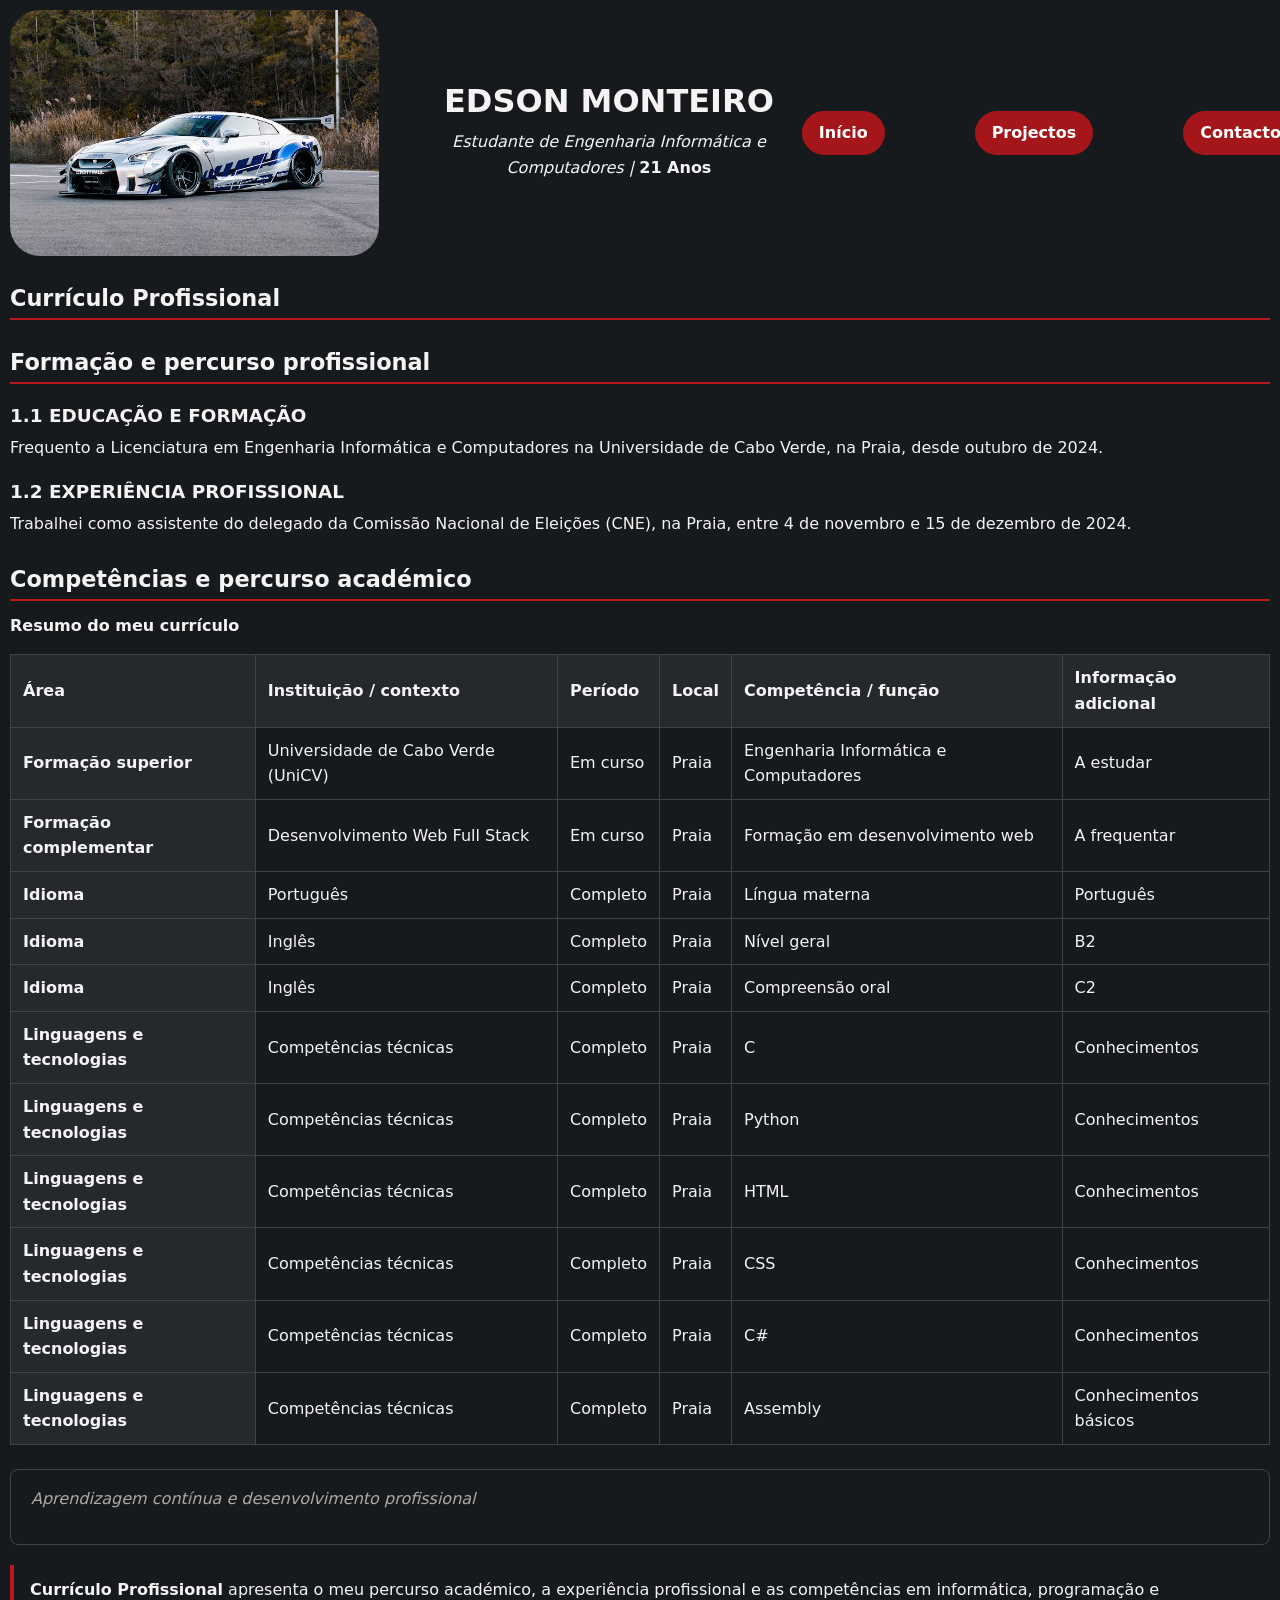
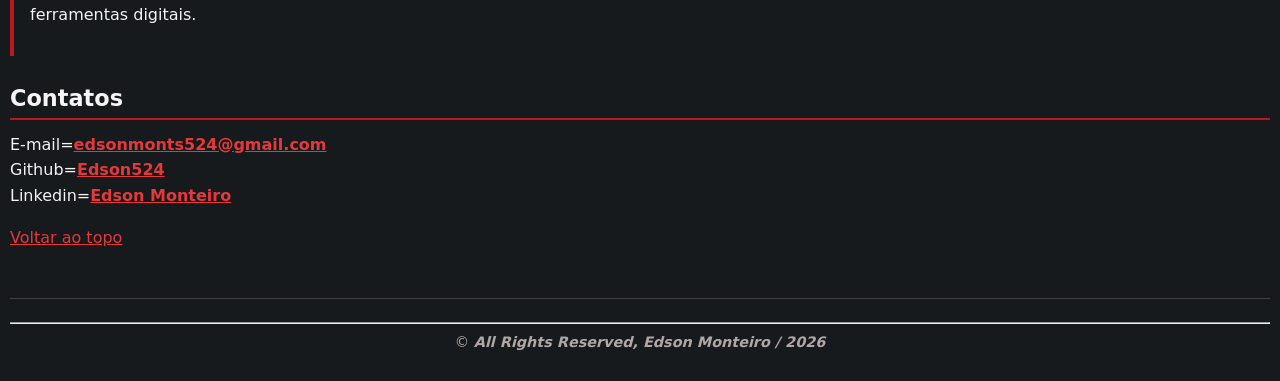
==== commit dfd2ec76: "treino de header com css em casa" ====
--- a/index.html
+++ b/index.html
@@ -23,8 +23,6 @@
         <img
           src="img/gtr_35.jpg"
           alt="Imagem de apresentação"
-          width="640"
-          height="430"
         />
       </div>
       <!-- Sobre Min -->
@@ -37,9 +35,9 @@
       </div>
       <nav class="linkmain">
         <ul>
-          <li><a href="index.html">Início</a></li>
-          <li><a href="projetos.html">Projectos</a></li>
-          <li><a href="contatos.html">Contactos</a></li>
+          <li><a href="index.html" class="botaoNav">Início</a></li>
+          <li><a href="projetos.html" class="botaoNav">Projectos</a></li>
+          <li><a href="contatos.html" class="botaoNav">Contactos</a></li>
         </ul>
       </nav>
     </header>
--- a/CSS/style.css
+++ b/CSS/style.css
@@ -34,10 +34,10 @@
   color: var(--primary-text);
   background-color: var(--page-background);
   margin: 0px;
-  padding: 10px 0px 10px 0px;
+  padding: 10px 10px 10px 10px;
 }
 h1 {
-  font-size: 2rem;
+  font-size: 2.4rem;
   margin-top: 12px;
   margin-bottom: 8px;
 }
@@ -71,6 +71,18 @@
   color: var(--link-color);
   text-decoration: underline;
 }
+.botaoNav {
+  display: inline-block;
+  background-color: var(--mahogany-red);
+  color: var(--white);
+  padding: 8px 16px;
+  border: 1px solid var(--mahogany-red);
+  border-radius: 25px;
+  text-decoration: none;
+  font-weight: 600;
+  cursor: pointer;
+}
+
 
 img {
   max-width: 100%;
@@ -79,10 +91,91 @@
 
 header {
   display: flex;
+  flex-direction: row;
+  flex-wrap: nowrap;
   width: 100%;
-  height: 10%;
-  justify-content: space-between;
-}
+  height: auto;
+  align-items: stretch;
+  gap: 15px;
+  box-sizing: border-box;
+}
+
+.imagen {
+  flex: 1 1 30%;
+  min-width: 0;
+}
+
+.imagen img {
+  display: block;
+  width: 100%;
+  height: auto;
+  border-radius: 30px;
+}
+
+.titulos {
+  flex: 1 1 35%;
+  min-width: 0;
+  display: flex;
+  flex-direction: column;
+  justify-content: center;
+  align-items: center;
+  text-align: center;
+  padding: 15px;
+  box-sizing: border-box;
+}
+
+.titulos h1 {
+  font-size: clamp(20px, 2.5vw, 38px);
+}
+
+.linkmain {
+  flex: 1 1 35%;
+  min-width: 0;
+  display: flex;
+  justify-content: center;
+  align-items: center;
+  padding: 15px;
+  box-sizing: border-box;
+}
+
+.linkmain ul {
+  display: flex;
+  flex-direction: row;
+  flex-wrap: nowrap;
+  justify-content: center;
+  align-items: center;
+  gap: 10px;
+  list-style: none;
+  padding: 0;
+  margin: 0;
+}
+
+.linkmain li {
+  flex-shrink: 0;
+}
+
+/* Ecrãs com largura até 1100px */
+@media (max-width: 800px) {
+  header {
+    flex-direction: column;
+  }
+
+  .imagen,
+  .titulos,
+  .linkmain {
+    width: 100%;
+    flex: none;
+  }
+
+  .imagen img {
+    height: auto;
+  }
+
+  .linkmain ul {
+    flex-direction: column;
+  }
+}
+
 
 footer {
   text-align: center;
@@ -140,7 +233,6 @@
   font-weight: 600;
   cursor: pointer;
 }
-
 .botao-secundario {
   background-color: var(--raised-surface);
   border-color: var(--raised-surface);
@@ -180,30 +272,13 @@
   margin: 16px 0 0 0;
 }
 
-.linkmain {
-  align-content:center;
-  align-items:center;
-}
 li {
   display:inline;
   list-style: none;
-  border: 1px solid red;
-  border-radius: 10px;
   padding-left: 40px;
   padding-right: 40px;
   
 }
-img {
-  border-radius: 50px;
-  box-shadow: 5px solid #25292d;
-  border: 5px solid #e5383b;
-}
-
-.titulos{
-  align-content:center;
-  align-items:center;
-}
-
 
 nav a {
   text-decoration: none;
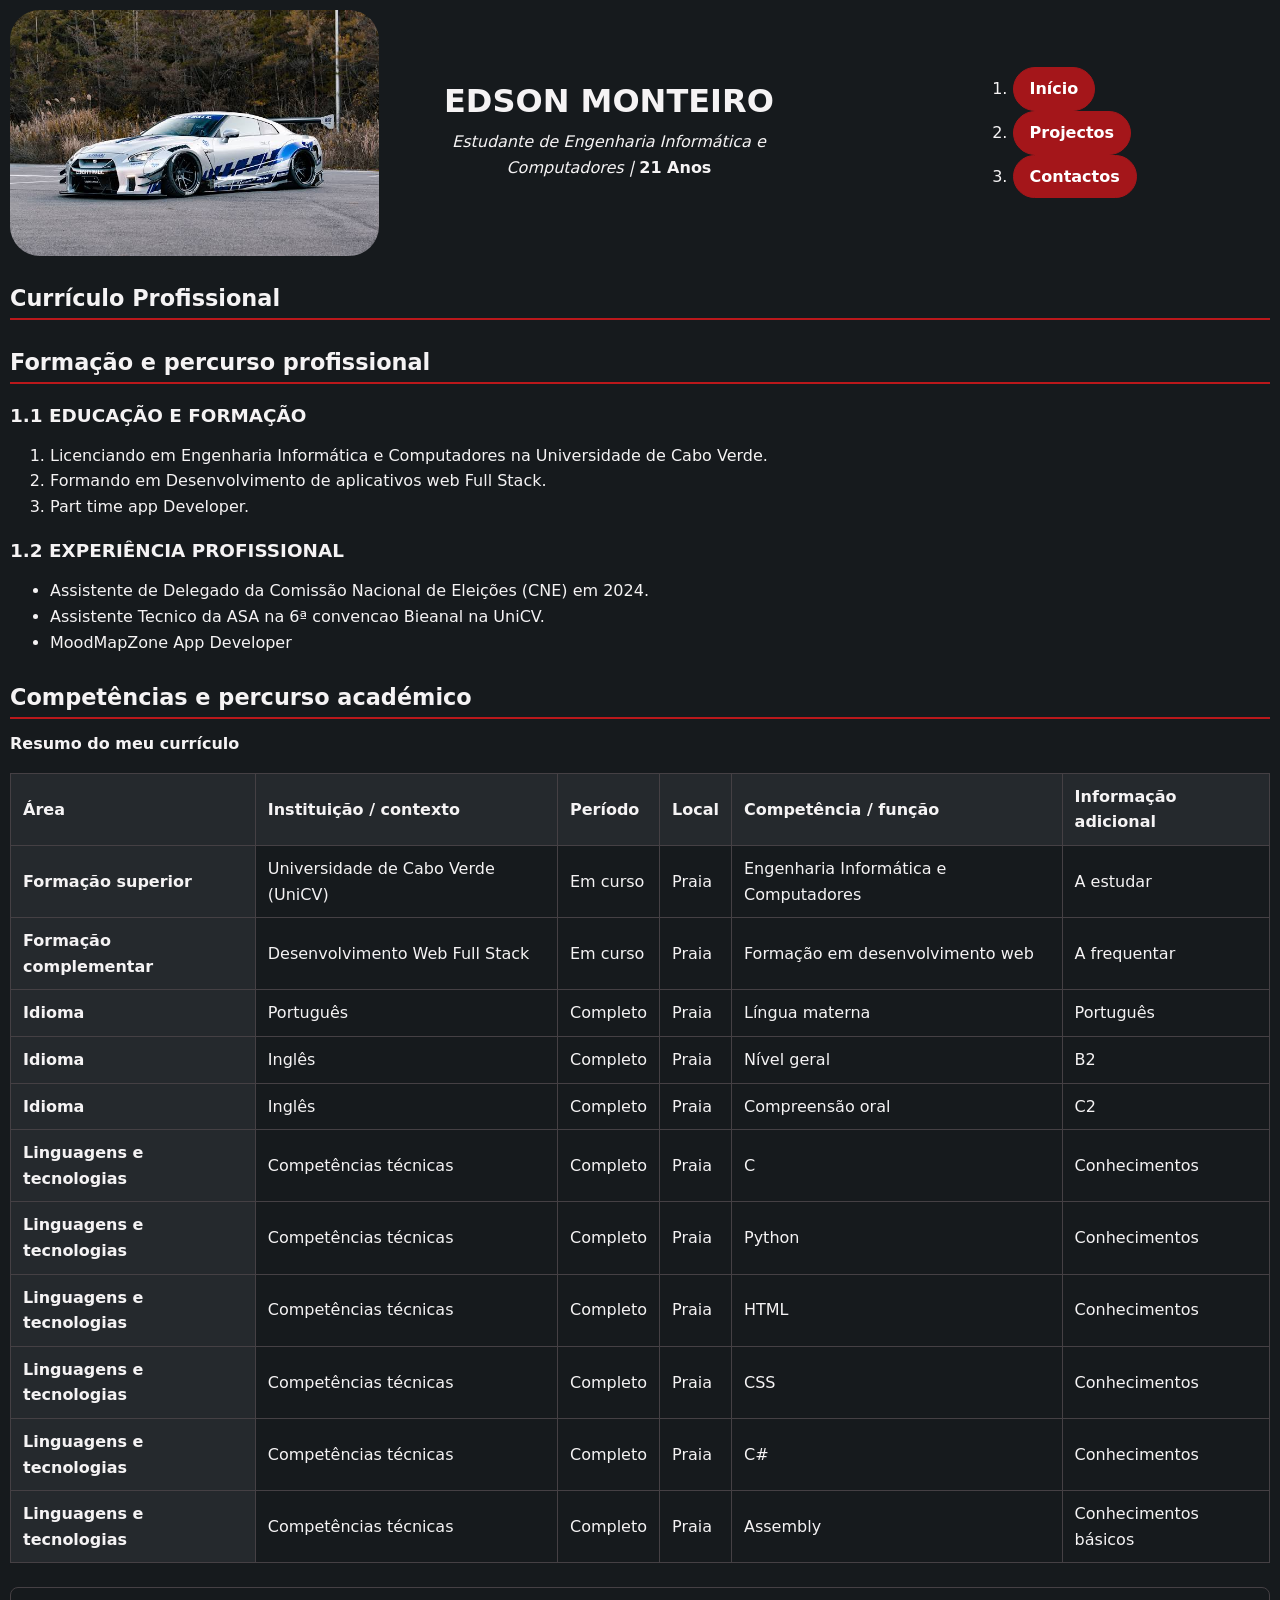
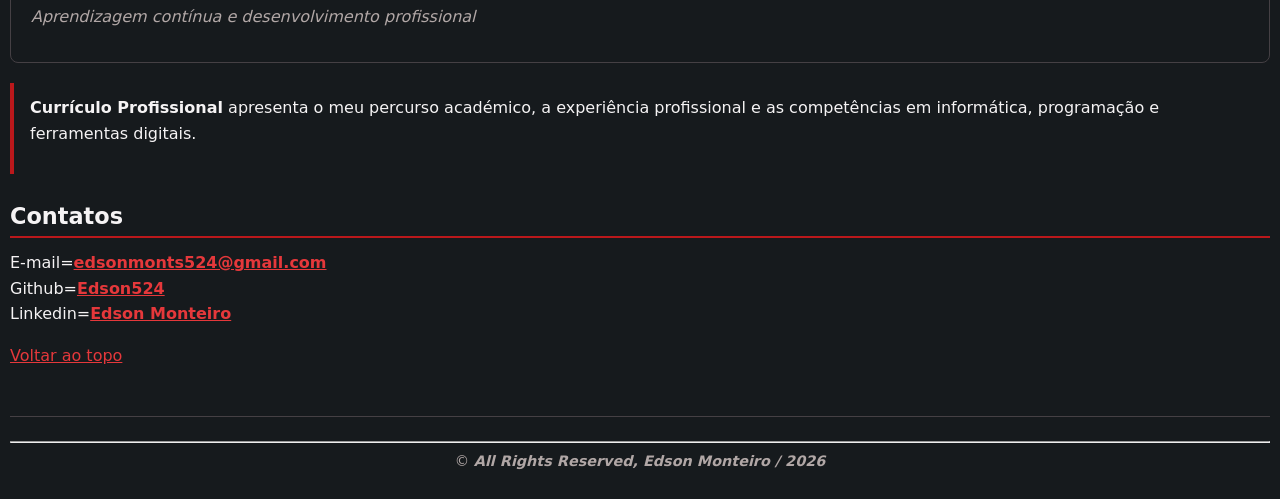
==== commit 4c85ebe1: "treino de header com css em casa 2" ====
--- a/index.html
+++ b/index.html
@@ -20,10 +20,7 @@
     <!-- Cabeçalho do site -->
     <header id="topo">
       <div class="imagen">
-        <img
-          src="img/gtr_35.jpg"
-          alt="Imagem de apresentação"
-        />
+        <img src="img/gtr_35.jpg" alt="Imagem de apresentação" />
       </div>
       <!-- Sobre Min -->
       <div class="titulos">
@@ -34,11 +31,11 @@
         </p>
       </div>
       <nav class="linkmain">
-        <ul>
+        <ol>
           <li><a href="index.html" class="botaoNav">Início</a></li>
           <li><a href="projetos.html" class="botaoNav">Projectos</a></li>
           <li><a href="contatos.html" class="botaoNav">Contactos</a></li>
-        </ul>
+        </ol>
       </nav>
     </header>
 
@@ -49,15 +46,26 @@
 
         <h2>Formação e percurso profissional</h2>
         <h3>1.1 EDUCAÇÃO E FORMAÇÃO</h3>
-        <p>
-          Frequento a Licenciatura em Engenharia Informática e Computadores na
-          Universidade de Cabo Verde, na Praia, desde outubro de 2024.
-        </p>
+        <div class="formacao">
+          <ol>
+            <li>
+              Licenciando em Engenharia Informática e Computadores na
+              Universidade de Cabo Verde.
+            </li>
+            <li>
+              Formando em Desenvolvimento de aplicativos web Full Stack.
+            </li>
+            <li>Part time app Developer.</li>
+          </ol>
+        </div>
         <h3>1.2 EXPERIÊNCIA PROFISSIONAL</h3>
-        <p>
-          Trabalhei como assistente do delegado da Comissão Nacional de Eleições
-          (CNE), na Praia, entre 4 de novembro e 15 de dezembro de 2024.
-        </p>
+        <div>
+          <ul>
+            <li>Assistente de Delegado da Comissão Nacional de Eleições (CNE) em 2024.</li>
+            <li>Assistente Tecnico da ASA na 6ª convencao Bieanal na UniCV.</li>
+            <li>MoodMapZone App Developer</li>
+          </ul>
+        </div>
       </section>
       <section>
         <h2>Competências e percurso académico</h2>
--- a/CSS/style.css
+++ b/CSS/style.css
@@ -267,18 +267,11 @@
    -------------------------------------------------------------------------- */
 
 /* Menu de navegação */
-nav > { /* hora ki bh poi > seta maior e ta bai pa fidjo direto you mas se bh ca usa seta e ta panhal unde ki for basta e sta dente de kel tag pricipal ki bh sa usa */
-  padding: 0;
+/* hora ki bh poi > seta maior e ta bai pa fidjo direto you mas se bh ca usa seta e ta panhal unde ki for basta e sta dente de kel tag pricipal ki bh sa usa */
+/*
+nav > {   padding: 0;
   margin: 16px 0 0 0;
-}
-
-li {
-  display:inline;
-  list-style: none;
-  padding-left: 40px;
-  padding-right: 40px;
-  
-}
+}*/
 
 nav a {
   text-decoration: none;
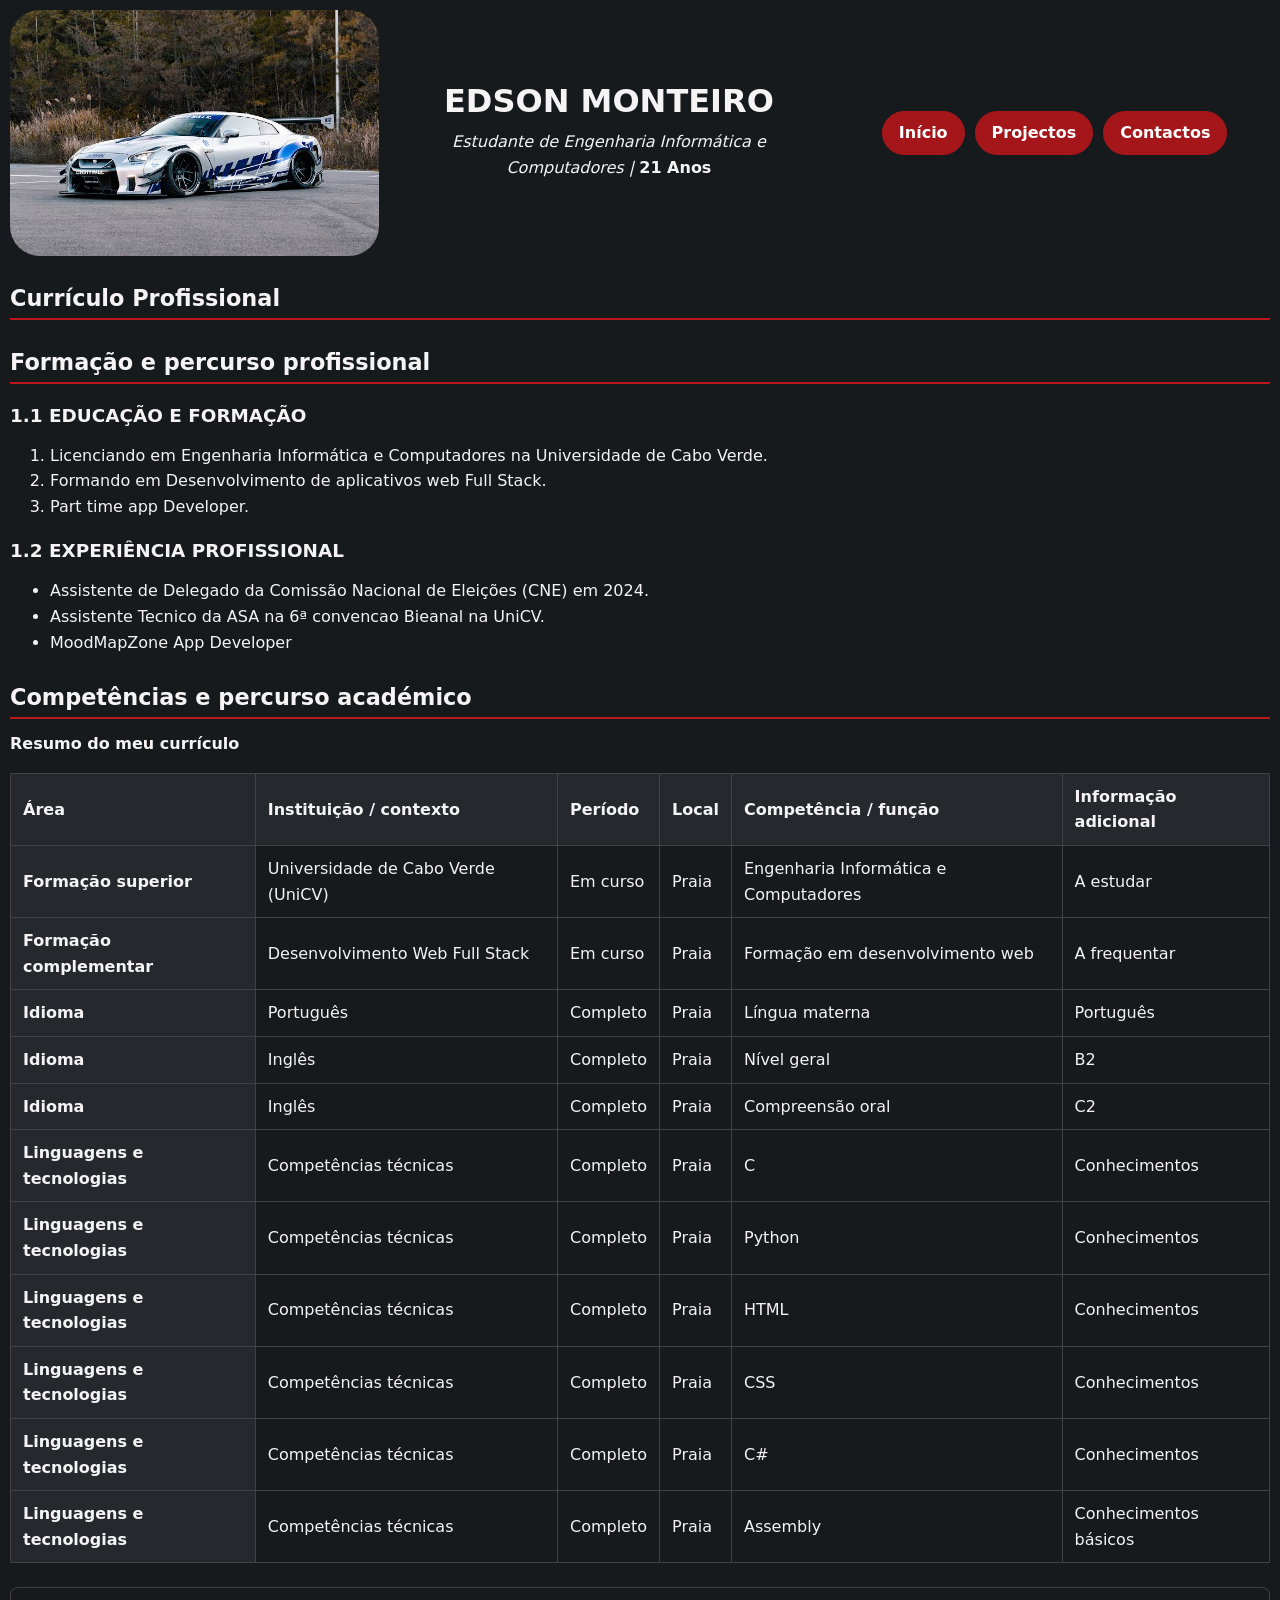
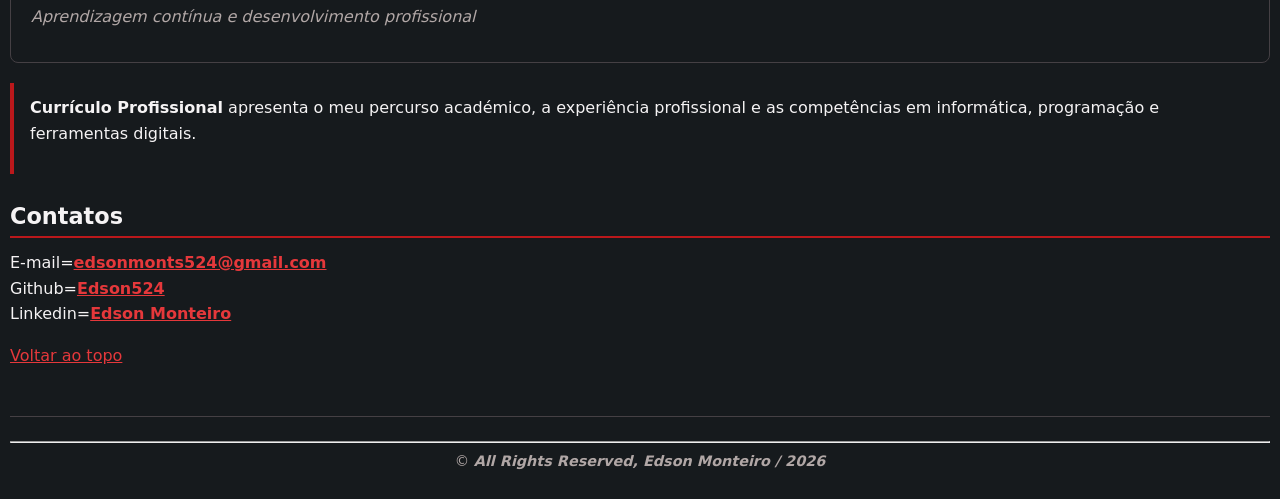
==== commit 6f7c0b07: "corige ol pa ul kin poi de exemplo mpa chat la na casa n skese de compoi antes de fz pull" ====
--- a/index.html
+++ b/index.html
@@ -31,11 +31,11 @@
         </p>
       </div>
       <nav class="linkmain">
-        <ol>
+        <ul>
           <li><a href="index.html" class="botaoNav">Início</a></li>
           <li><a href="projetos.html" class="botaoNav">Projectos</a></li>
           <li><a href="contatos.html" class="botaoNav">Contactos</a></li>
-        </ol>
+        </ul>
       </nav>
     </header>
 
--- a/CSS/style.css
+++ b/CSS/style.css
@@ -155,7 +155,7 @@
 }
 
 /* Ecrãs com largura até 1100px */
-@media (max-width: 800px) {
+@media (max-width: 1200px) {
   header {
     flex-direction: column;
   }
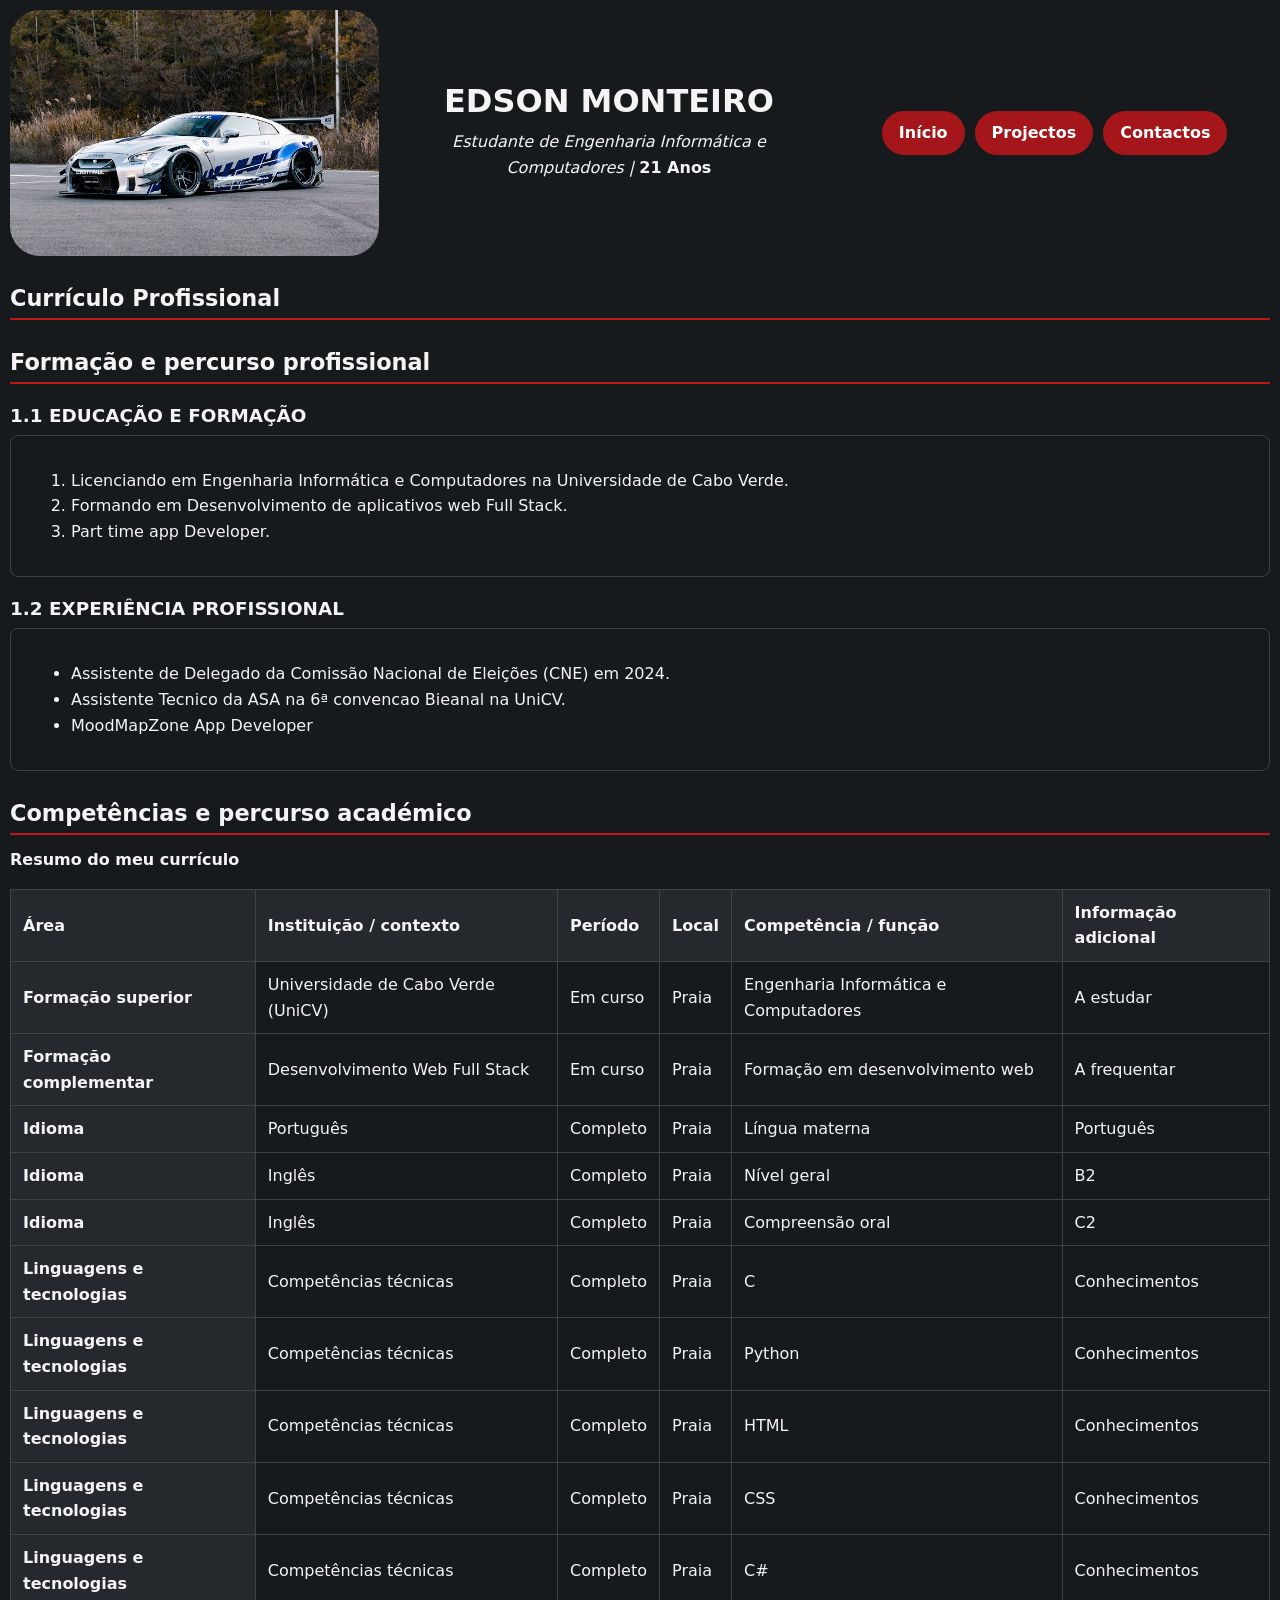
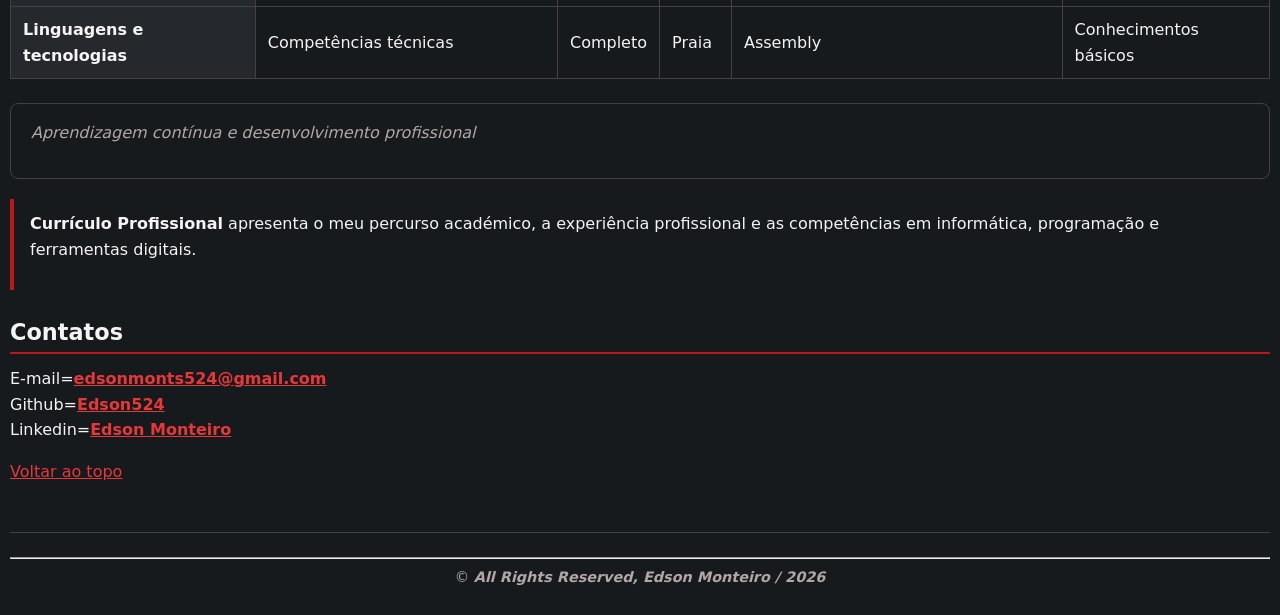
==== commit 096e2d7e: "num sei" ====
--- a/index.html
+++ b/index.html
@@ -46,7 +46,7 @@
 
         <h2>Formação e percurso profissional</h2>
         <h3>1.1 EDUCAÇÃO E FORMAÇÃO</h3>
-        <div class="formacao">
+        <div class="cartao">
           <ol>
             <li>
               Licenciando em Engenharia Informática e Computadores na
@@ -59,7 +59,7 @@
           </ol>
         </div>
         <h3>1.2 EXPERIÊNCIA PROFISSIONAL</h3>
-        <div>
+        <div class="cartao">
           <ul>
             <li>Assistente de Delegado da Comissão Nacional de Eleições (CNE) em 2024.</li>
             <li>Assistente Tecnico da ASA na 6ª convencao Bieanal na UniCV.</li>
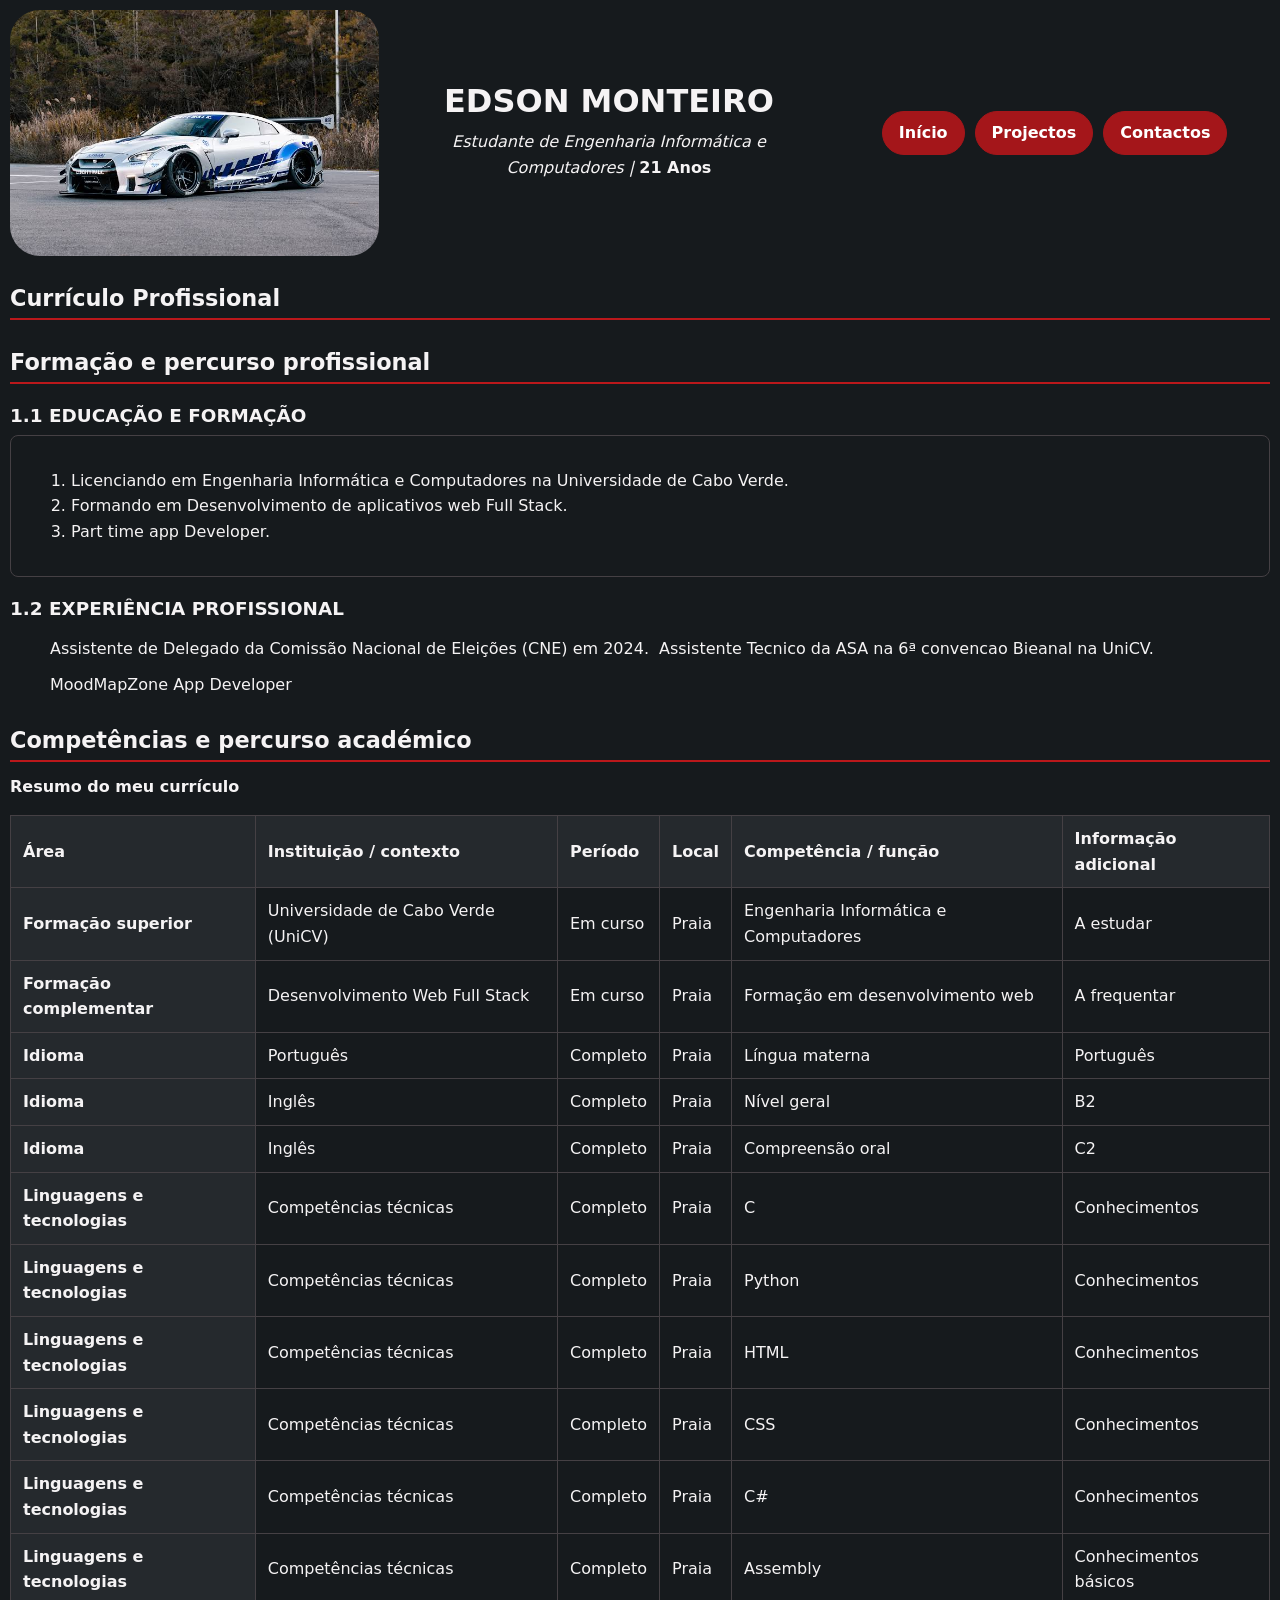
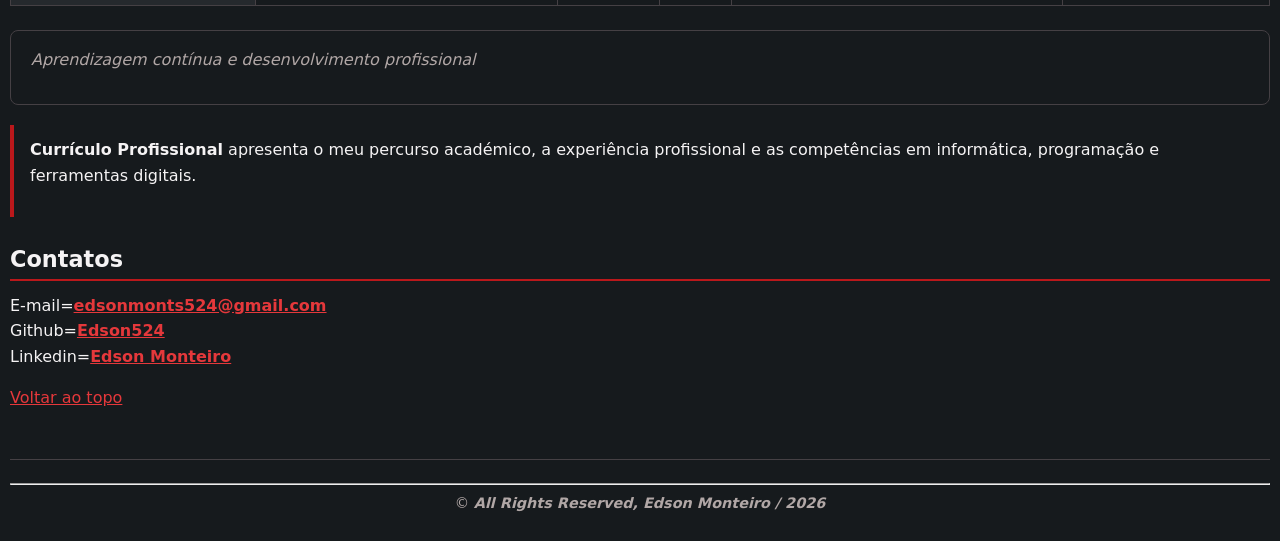
==== commit c957b1cb: "num sei 2" ====
--- a/index.html
+++ b/index.html
@@ -59,8 +59,8 @@
           </ol>
         </div>
         <h3>1.2 EXPERIÊNCIA PROFISSIONAL</h3>
-        <div class="cartao">
-          <ul>
+        <div>
+          <ul class="cartao1">
             <li>Assistente de Delegado da Comissão Nacional de Eleições (CNE) em 2024.</li>
             <li>Assistente Tecnico da ASA na 6ª convencao Bieanal na UniCV.</li>
             <li>MoodMapZone App Developer</li>
--- a/CSS/style.css
+++ b/CSS/style.css
@@ -97,6 +97,7 @@
   height: auto;
   align-items: stretch;
   gap: 15px;
+
   box-sizing: border-box;
 }
 
@@ -214,6 +215,13 @@
   padding: 16px 20px;
   margin-bottom: 20px;
 }
+.cartao1{
+  display: flex;
+  flex-direction: row;
+  flex-wrap: wrap;
+  gap: 10px;
+  list-style: none;
+}
 /* Caixas de curiosidade e notas informativas */
 .curiosidade {
   background-color: var(--surface);
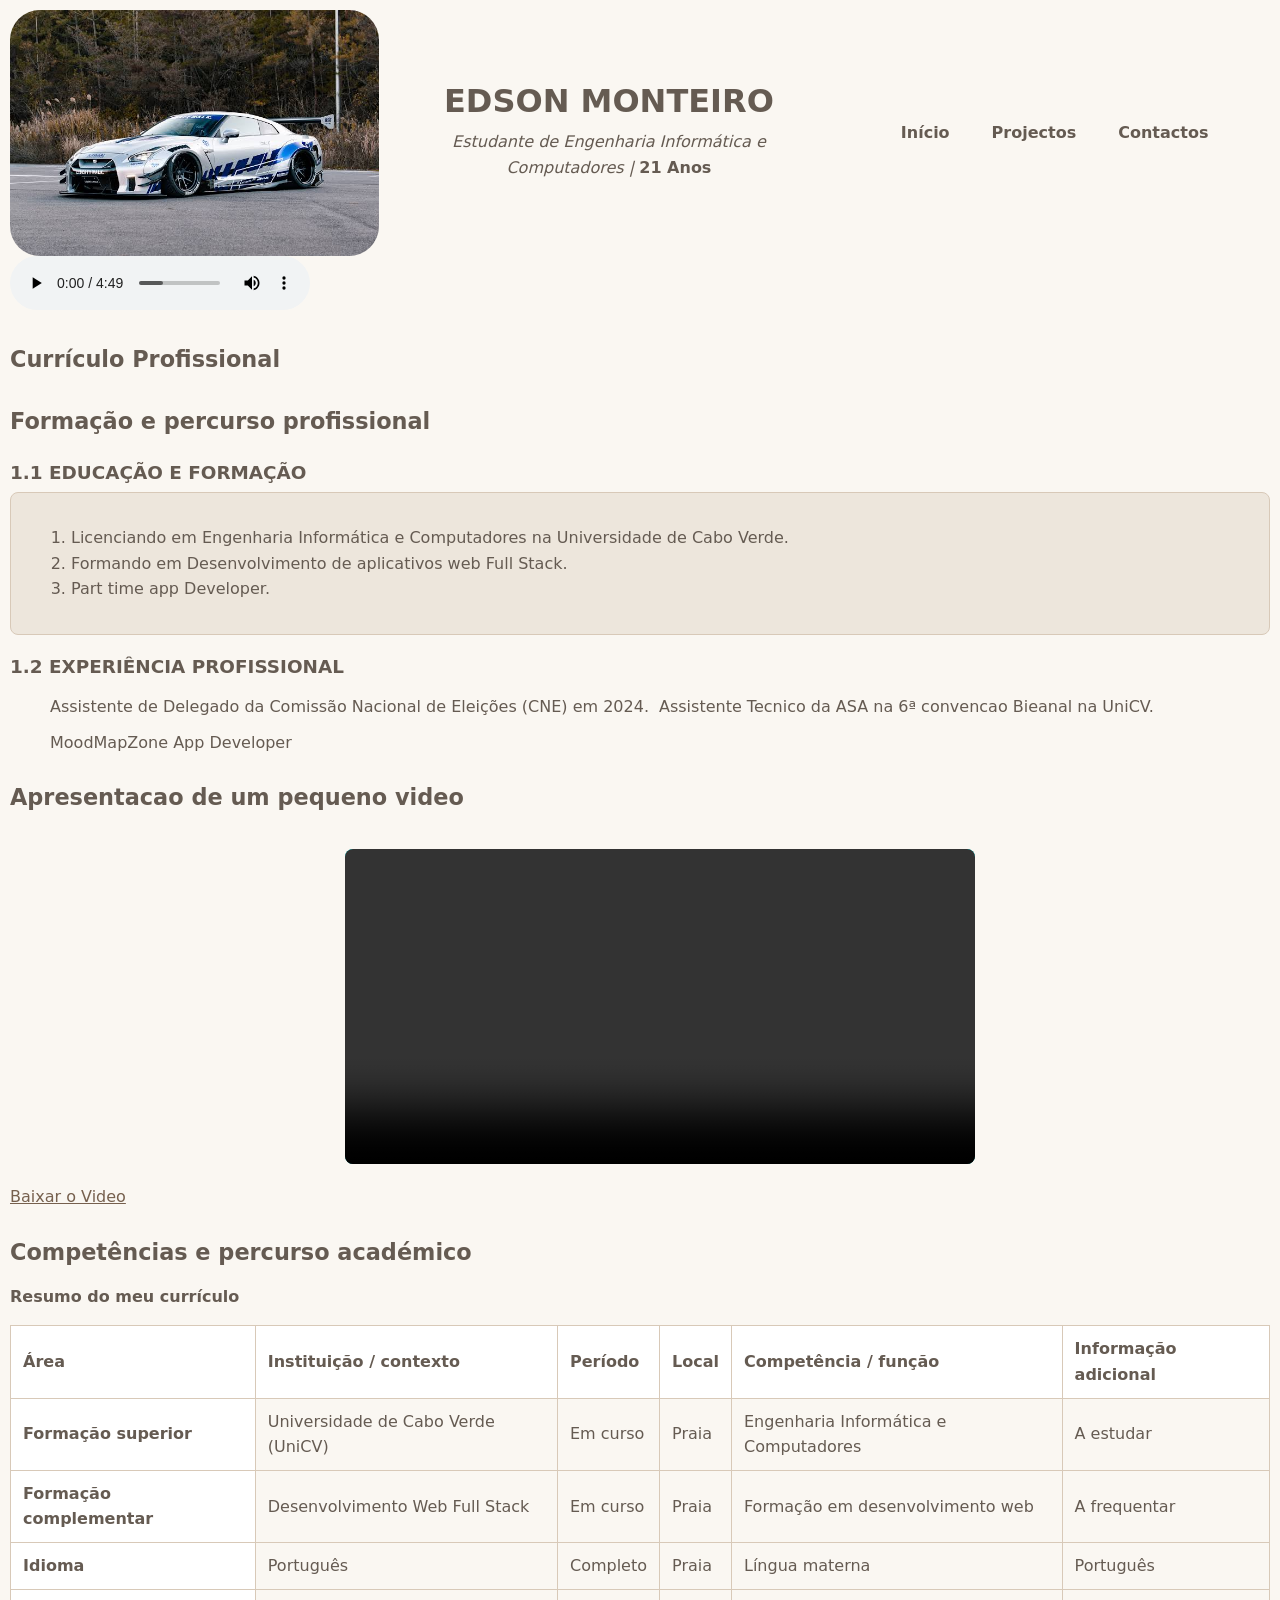
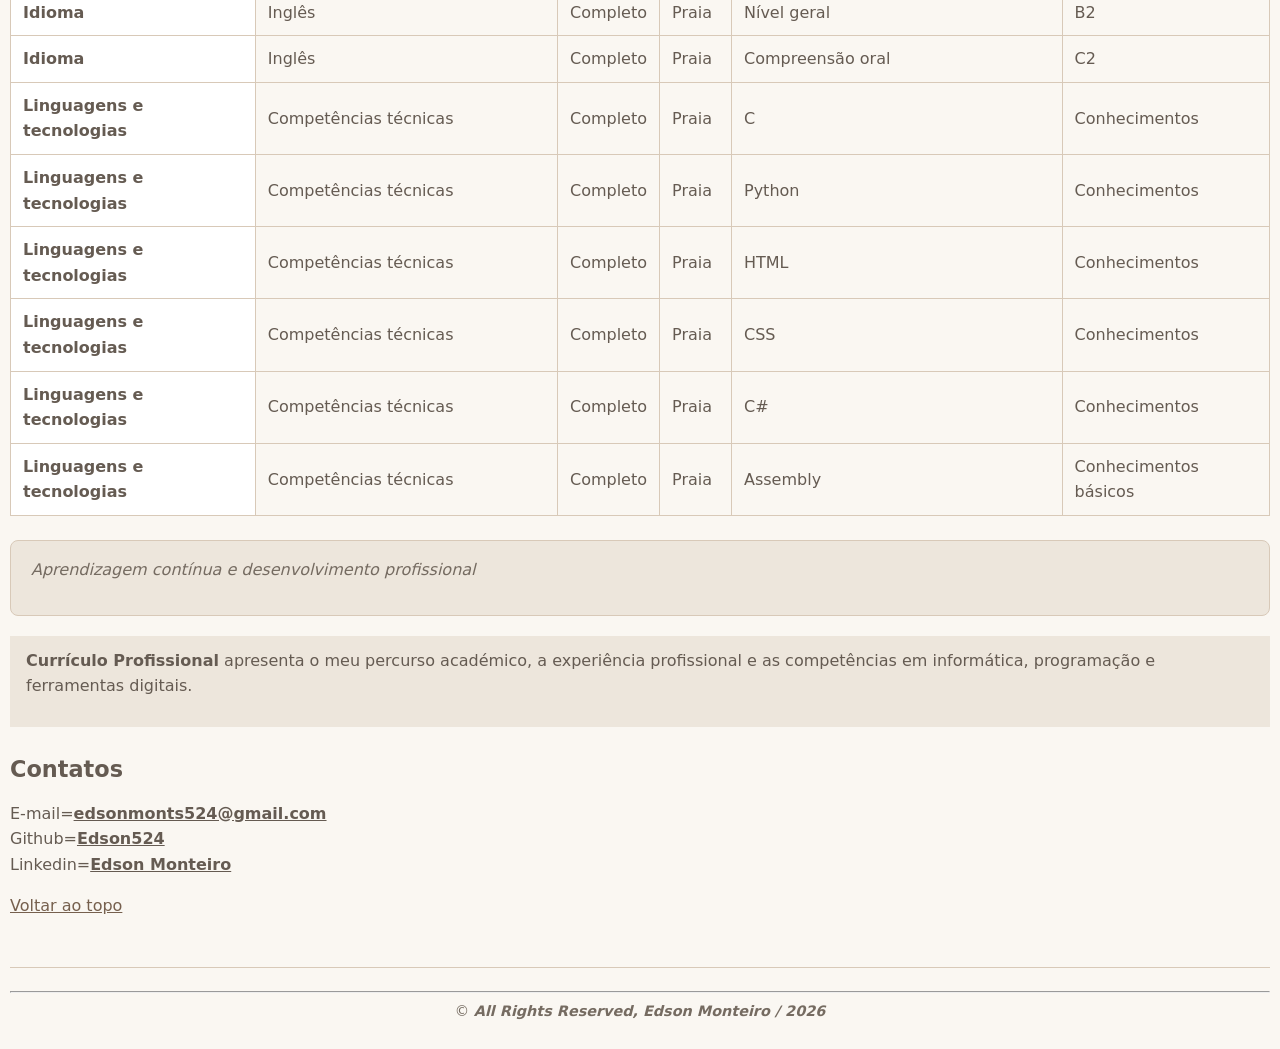
==== commit b2143cb7: "trabadjo li scola , video e imagem na index" ====
--- a/index.html
+++ b/index.html
@@ -41,6 +41,11 @@
 
     <!-- Corpo principal do site -->
     <main>
+      <audio src="audio/audio-fundo.mp3" controls autoplay preload="metadata">
+        <source src="audio/audio-fundo.mp3"
+        type="audio/mp3">
+        <p>Seu browser e um lixo</p>
+      </audio>
       <section>
         <h2>Currículo Profissional</h2>
 
@@ -52,19 +57,42 @@
               Licenciando em Engenharia Informática e Computadores na
               Universidade de Cabo Verde.
             </li>
-            <li>
-              Formando em Desenvolvimento de aplicativos web Full Stack.
-            </li>
+            <li>Formando em Desenvolvimento de aplicativos web Full Stack.</li>
             <li>Part time app Developer.</li>
           </ol>
         </div>
         <h3>1.2 EXPERIÊNCIA PROFISSIONAL</h3>
         <div>
           <ul class="cartao1">
-            <li>Assistente de Delegado da Comissão Nacional de Eleições (CNE) em 2024.</li>
+            <li>
+              Assistente de Delegado da Comissão Nacional de Eleições (CNE) em
+              2024.
+            </li>
             <li>Assistente Tecnico da ASA na 6ª convencao Bieanal na UniCV.</li>
             <li>MoodMapZone App Developer</li>
           </ul>
+        </div>
+      </section>
+      <section class="videotest">
+        <h2>Apresentacao de um pequeno video</h2>
+        <div class="videotestdiv">
+          <video loop muted controls>
+            <source src="video/naosobrounada.mp4" type="video/mp4" />
+            <p>O seu Browser nao reenderisou o video</p>
+            <track
+              kind="subtitles"
+              srclang="pt"
+              src="video/apresentacao.vtt"
+              label="Portugues"
+              default
+            />
+            <figcaption>
+              <p>Nao Sobrou Nada</p>
+            </figcaption>
+          </video>
+        </div>
+        <div baixar>
+          <a href="video/naosobrounada.mp4" download>Baixar o Video</a>
         </div>
       </section>
       <section>
--- a/CSS/style.css
+++ b/CSS/style.css
@@ -2,25 +2,32 @@
    Portefólio Pessoal —- Edson Monteiro
    Folha de Estilos Principal
    ========================================================================== */
+
+
+
 :root {
-  --onyx: #0b090a;
-  --carbon-black: #161a1d;
-  --dark-garnet: #660708;
-  --mahogany-red: #a4161a;
-  --mahogany-red-2: #ba181b;
-  --strawberry-red: #e5383b;
-  --silver: #b1a7a6;
-  --dust-grey: #454044;
-  --white-smoke: #f5f3f4;
-  --white: #ffffff;
-  --page-background: var(--carbon-black);
-  --surface: var(--carbon-black);
-  --raised-surface: #25292d;
-  --primary-text: var(--white-smoke);
-  --secondary-text: var(--silver);
-  --border-color: var(--dust-grey);
-  --link-color: var(--strawberry-red);
-  --link-hover-color: var(--white-smoke);
+  /* Paleta Soft Sand */
+  --ivory: #faf7f2;
+  --oat-milk: #ede6dc;
+  --soft-sand: #d8c9b8;
+  --warm-taupe: #a99b8c;
+  --mocha: #655b52;
+
+  /* Cores do tema */
+  --page-background: var(--ivory);
+  --surface: var(--oat-milk);
+  --raised-surface: #ffffff;
+
+  /* Textos */
+  --primary-text: var(--mocha);
+  --secondary-text: #756b61;
+
+  /* Bordas */
+  --border-color: var(--soft-sand);
+
+  /* Links */
+  --link-color: #76604e;
+  --link-hover-color: var(--mocha);
 }
 
 body {
@@ -267,7 +274,8 @@
   color: var(--link-color);
   font-weight: 600;
   padding: 6px 12px;
-} /*O que significa `nav a` com espaço?
+} 
+/*O que significa `nav a` com espaço?
 - Significa: *"Procura qualquer elemento `<a>` que esteja **dentro** de um elemento `<nav>`"*.
 - Todos os outros links fora da barra de navegação continuam normais, com o sublinhado habitual.*/
 /* --------------------------------------------------------------------------
@@ -295,3 +303,18 @@
 a:hover {
   color: var(--link-hover-color);
 }
+
+video
+{
+  width: 50%;
+  display: block;
+  border-radius: 8px;
+  background-color: aqua;
+}
+.videotestdiv
+{
+  padding: 20px;
+  width: 100%;
+  display: flex;
+  justify-content: center;
+}
